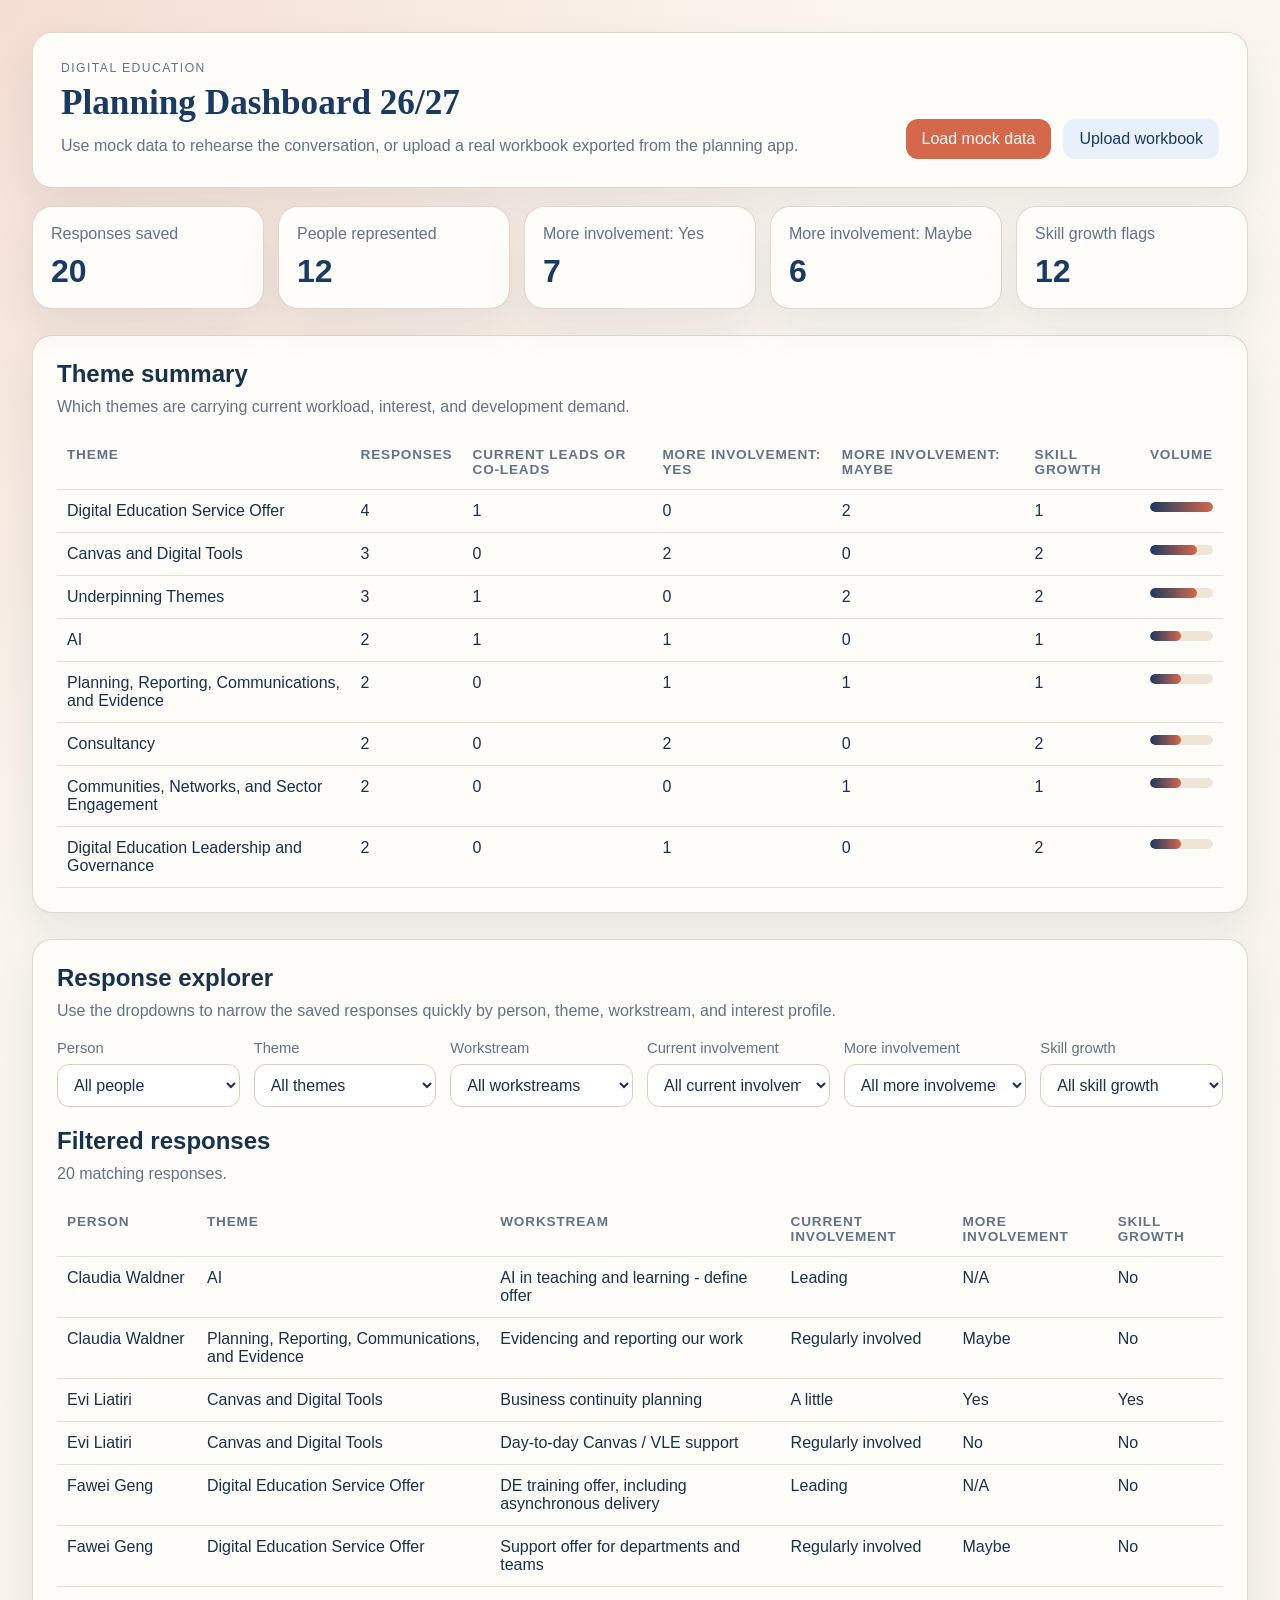
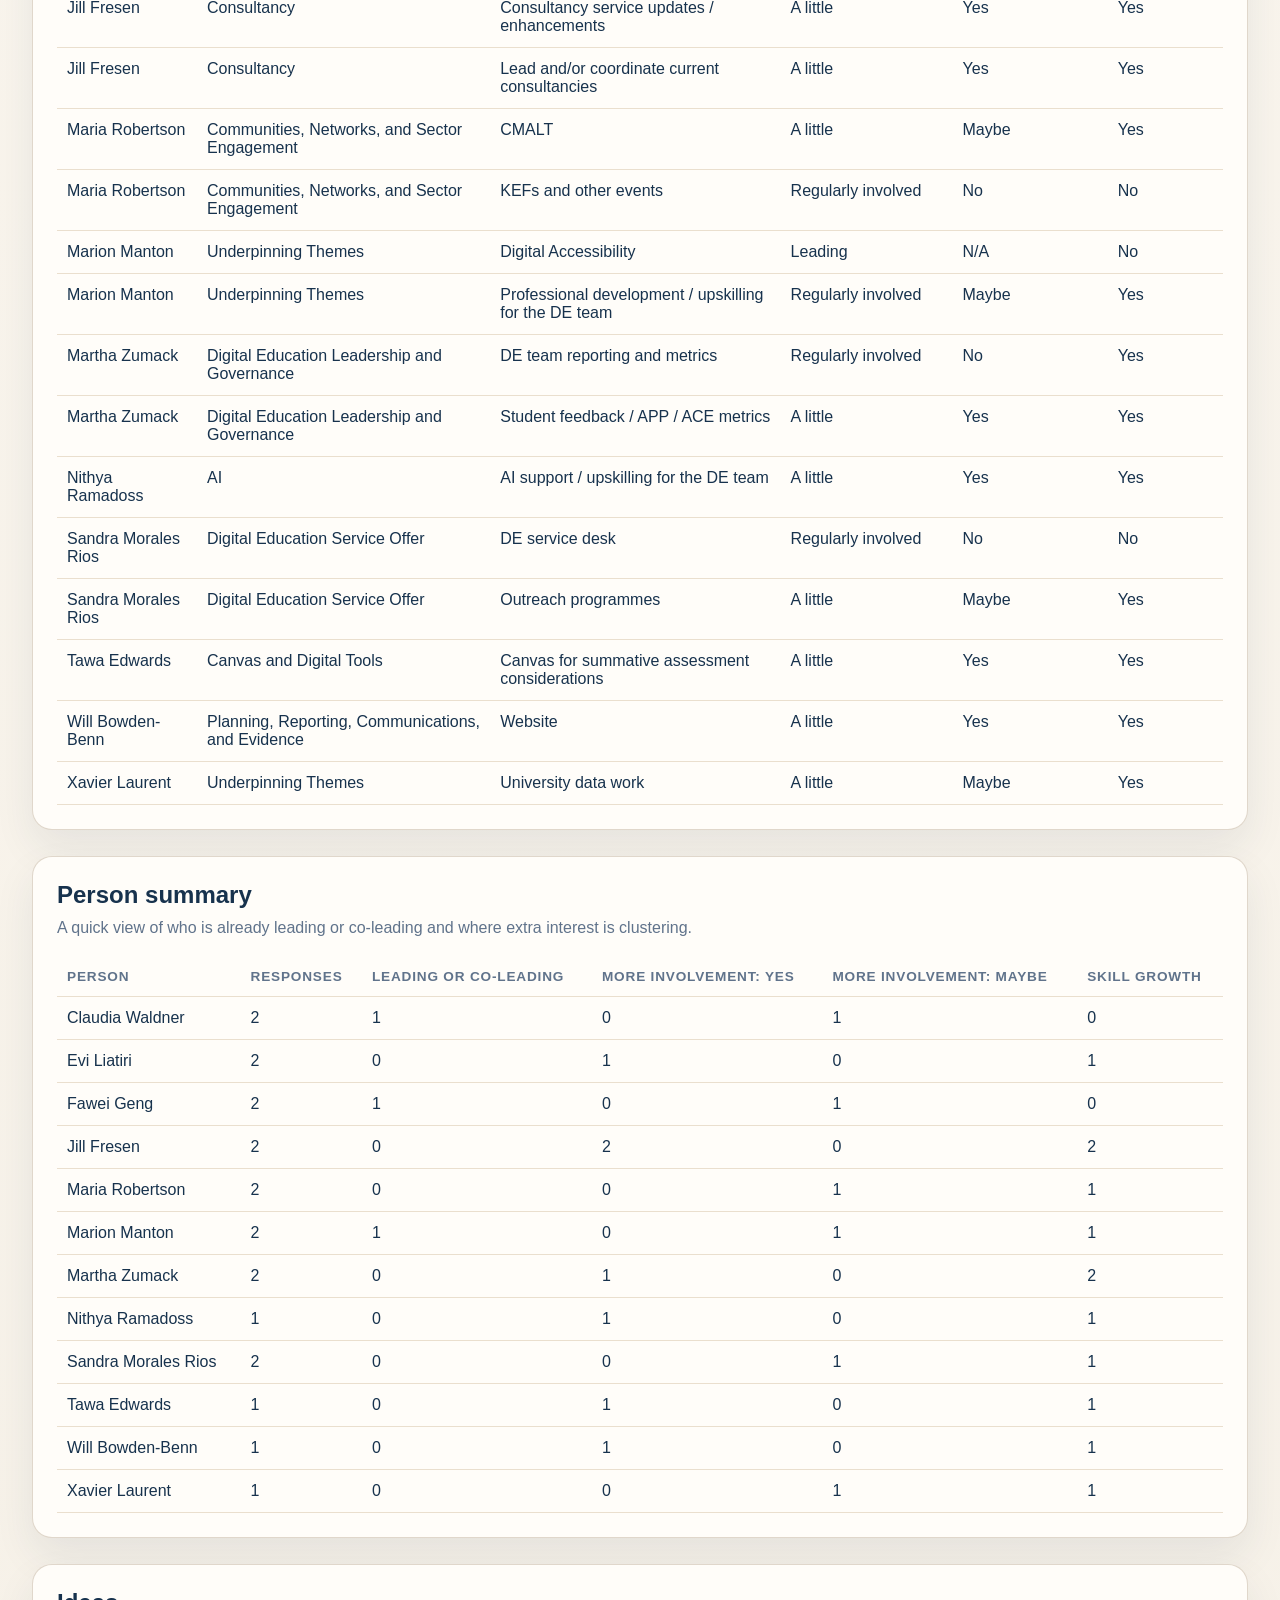
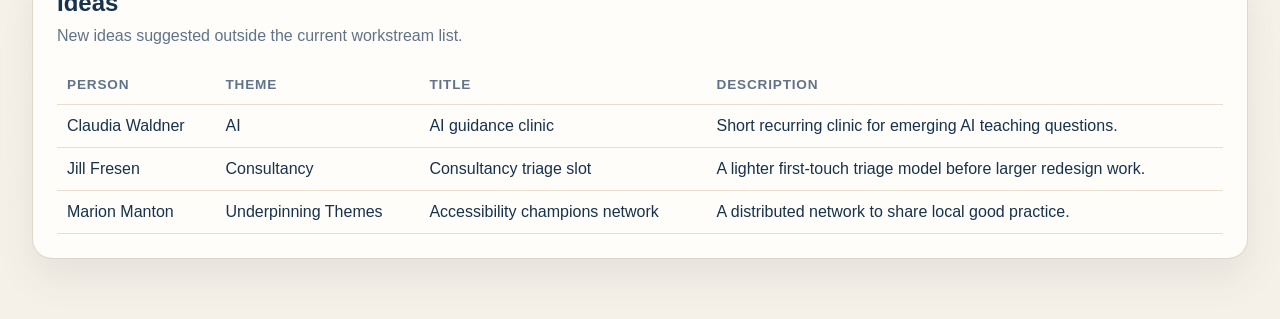
==== dashboard.html @ 66ce6099 "Add files via upload" ====
<!DOCTYPE html>
<html lang="en">
<head>
  <meta charset="UTF-8">
  <meta name="viewport" content="width=device-width, initial-scale=1.0">
  <title>Digital Education Planning Dashboard</title>
  <link rel="stylesheet" href="./dashboard.css">
</head>
<body>
  <div class="dashboard-shell">
    <header class="dashboard-hero">
      <div>
        <p class="eyebrow">Digital Education</p>
        <h1>Planning Dashboard 26/27</h1>
        <p class="hero-copy">
          Use mock data to rehearse the conversation, or upload a real workbook exported from the planning app.
        </p>
      </div>
      <div class="hero-actions">
        <button id="loadSampleBtn" class="primary-button">Load mock data</button>
        <label class="upload-label">
          <span>Upload workbook</span>
          <input id="workbookInput" type="file" accept=".xls,.xml">
        </label>
      </div>
    </header>

    <section class="card-grid">
      <article class="metric-card">
        <span class="metric-label">Responses saved</span>
        <strong id="responsesCount">0</strong>
      </article>
      <article class="metric-card">
        <span class="metric-label">People represented</span>
        <strong id="peopleCount">0</strong>
      </article>
      <article class="metric-card">
        <span class="metric-label">More involvement: Yes</span>
        <strong id="interestYesCount">0</strong>
      </article>
      <article class="metric-card">
        <span class="metric-label">More involvement: Maybe</span>
        <strong id="interestMaybeCount">0</strong>
      </article>
      <article class="metric-card">
        <span class="metric-label">Skill growth flags</span>
        <strong id="skillCount">0</strong>
      </article>
    </section>

    <section class="panel">
      <div class="section-heading">
        <h2>Theme summary</h2>
        <p>Which themes are carrying current workload, interest, and development demand.</p>
      </div>
      <div id="themeSummary" class="summary-table"></div>
    </section>

    <section class="panel">
      <div class="section-heading">
        <h2>Response explorer</h2>
        <p>Use the dropdowns to narrow the saved responses quickly by person, theme, workstream, and interest profile.</p>
      </div>
      <div class="filter-grid">
        <div class="field">
          <label for="filterPersonSelect">Person</label>
          <select id="filterPersonSelect"></select>
        </div>
        <div class="field">
          <label for="filterThemeSelect">Theme</label>
          <select id="filterThemeSelect"></select>
        </div>
        <div class="field">
          <label for="filterWorkstreamSelect">Workstream</label>
          <select id="filterWorkstreamSelect"></select>
        </div>
        <div class="field">
          <label for="filterCurrentSelect">Current involvement</label>
          <select id="filterCurrentSelect"></select>
        </div>
        <div class="field">
          <label for="filterMoreSelect">More involvement</label>
          <select id="filterMoreSelect"></select>
        </div>
        <div class="field">
          <label for="filterSkillSelect">Skill growth</label>
          <select id="filterSkillSelect"></select>
        </div>
      </div>
      <div id="responseExplorer" class="summary-table"></div>
    </section>

    <section class="panel">
      <div class="section-heading">
        <h2>Person summary</h2>
        <p>A quick view of who is already leading or co-leading and where extra interest is clustering.</p>
      </div>
      <div id="personSummary" class="summary-table"></div>
    </section>

    <section class="panel">
      <div class="section-heading">
        <h2>Ideas</h2>
        <p>New ideas suggested outside the current workstream list.</p>
      </div>
      <div id="ideasSummary" class="ideas-table"></div>
    </section>
  </div>

  <script src="./dashboard.js"></script>
</body>
</html>
---- dashboard.css ----
:root {
  --bg: #f6f1e8;
  --panel: #fffdf9;
  --ink: #17324d;
  --muted: #60738b;
  --line: #d9cfc0;
  --navy: #183a63;
  --coral: #d5674a;
  --shadow: 0 18px 40px rgba(25, 49, 79, 0.08);
  --radius: 20px;
}

* { box-sizing: border-box; }

body {
  margin: 0;
  font-family: Aptos, "Segoe UI", sans-serif;
  background:
    radial-gradient(circle at top left, rgba(213, 103, 74, 0.18), transparent 24%),
    linear-gradient(180deg, #fbf7f0 0%, var(--bg) 100%);
  color: var(--ink);
}

.dashboard-shell {
  max-width: 1320px;
  margin: 0 auto;
  padding: 32px 32px 60px;
}

.dashboard-hero,
.panel,
.metric-card {
  background: var(--panel);
  border: 1px solid rgba(217, 207, 192, 0.8);
  border-radius: var(--radius);
  box-shadow: var(--shadow);
}

.dashboard-hero {
  padding: 28px;
  display: flex;
  justify-content: space-between;
  align-items: end;
  gap: 24px;
}

.eyebrow {
  margin: 0 0 8px;
  text-transform: uppercase;
  letter-spacing: 0.12em;
  font-size: 0.76rem;
  color: var(--muted);
}

h1 {
  margin: 0 0 10px;
  font-family: Georgia, serif;
  font-size: 2.2rem;
  color: var(--navy);
}

.hero-copy,
.section-heading p {
  margin: 0;
  color: var(--muted);
  line-height: 1.6;
}

.hero-actions {
  display: flex;
  flex-wrap: wrap;
  gap: 12px;
}

.primary-button,
.upload-label {
  border-radius: 12px;
  padding: 11px 16px;
  border: none;
  cursor: pointer;
  display: inline-flex;
  align-items: center;
  justify-content: center;
  text-decoration: none;
  font: inherit;
}

.primary-button {
  background: var(--coral);
  color: white;
}

.upload-label {
  background: #e8f0fb;
  color: var(--navy);
  position: relative;
  overflow: hidden;
}

.upload-label input {
  position: absolute;
  inset: 0;
  opacity: 0;
  cursor: pointer;
}

.card-grid {
  display: grid;
  grid-template-columns: repeat(auto-fit, minmax(180px, 1fr));
  gap: 14px;
  margin: 18px 0 26px;
}

.metric-card {
  padding: 18px;
}

.metric-label {
  display: block;
  color: var(--muted);
  margin-bottom: 10px;
}

.metric-card strong {
  font-size: 2rem;
  color: var(--navy);
}

.panel {
  padding: 24px;
  margin-top: 26px;
}

.section-heading {
  margin-bottom: 16px;
}

.section-heading h2 {
  margin: 0 0 6px;
}

.filter-grid {
  display: grid;
  grid-template-columns: repeat(auto-fit, minmax(180px, 1fr));
  gap: 14px;
  margin-bottom: 20px;
}

.field label {
  display: block;
  margin-bottom: 8px;
  color: var(--muted);
  font-size: 0.92rem;
}

.field select {
  width: 100%;
  border: 1px solid #d9cfc0;
  border-radius: 12px;
  padding: 11px 12px;
  font: inherit;
  color: var(--ink);
  background: white;
}

table {
  width: 100%;
  border-collapse: collapse;
}

th,
td {
  padding: 12px 10px;
  text-align: left;
  border-bottom: 1px solid #eadfce;
  vertical-align: top;
}

th {
  font-size: 0.85rem;
  text-transform: uppercase;
  letter-spacing: 0.06em;
  color: var(--muted);
}

.bar-track {
  width: 100%;
  height: 10px;
  background: #eee5d7;
  border-radius: 999px;
  overflow: hidden;
}

.bar-fill {
  height: 100%;
  background: linear-gradient(90deg, #183a63, #d5674a);
  border-radius: 999px;
}

.empty-state {
  padding: 16px;
  border: 1px dashed #cfbea8;
  border-radius: 16px;
  color: var(--muted);
  background: #fcfaf6;
}

@media (max-width: 1000px) {
  .dashboard-hero {
    flex-direction: column;
    align-items: stretch;
  }
}

@media (max-width: 700px) {
  .dashboard-shell {
    padding: 22px 18px 40px;
  }
}
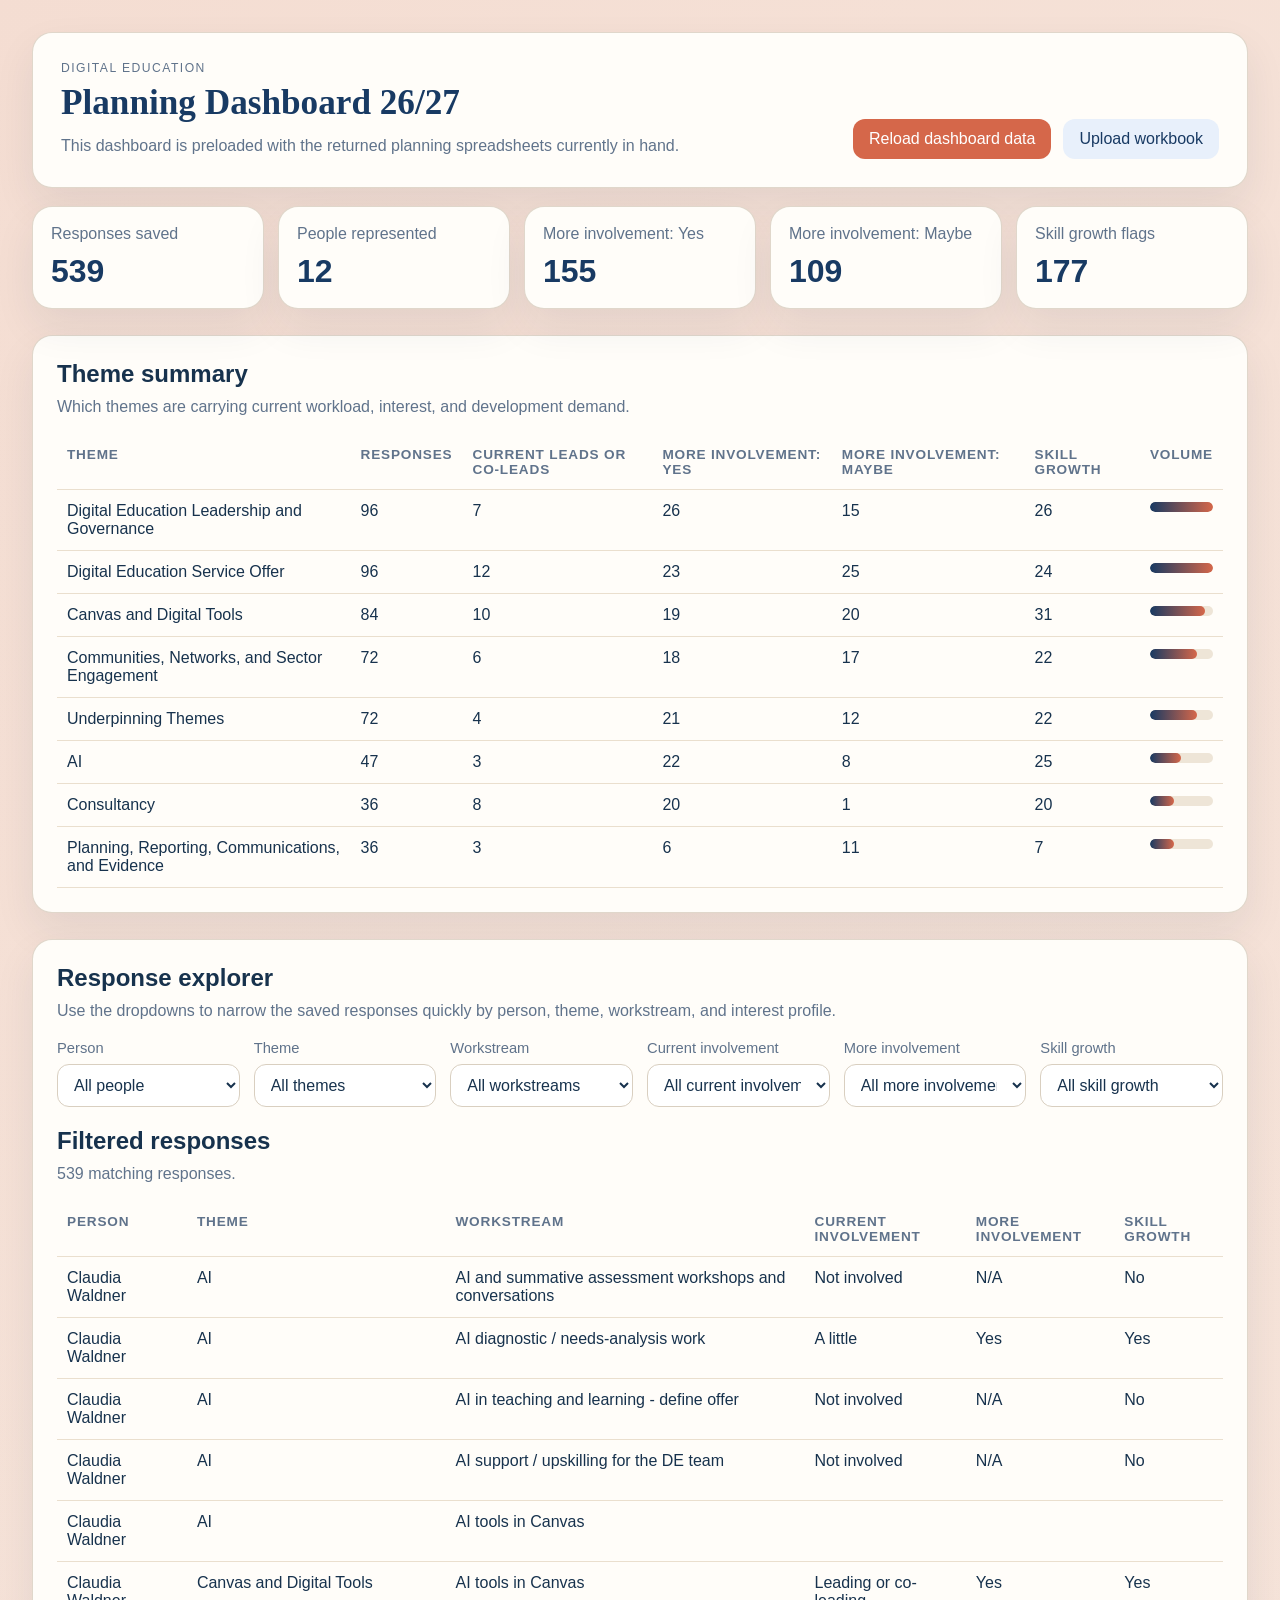
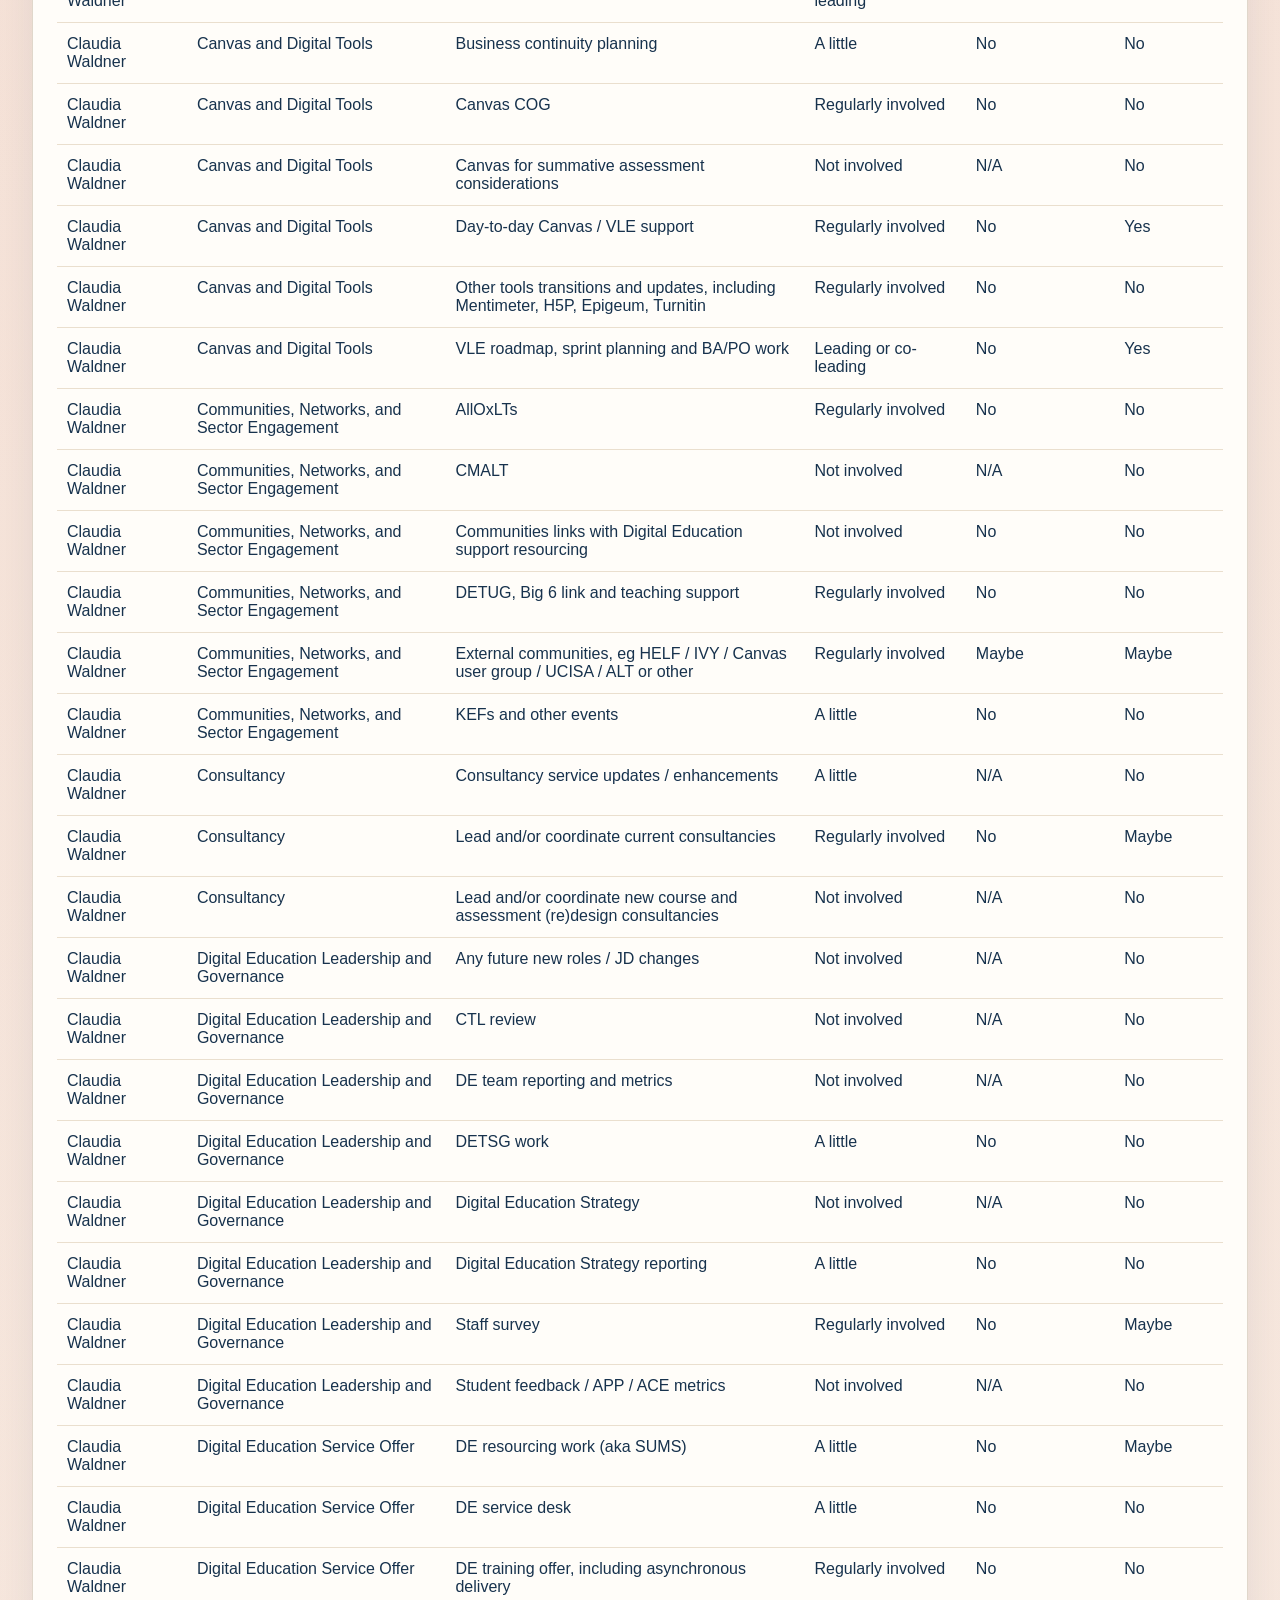
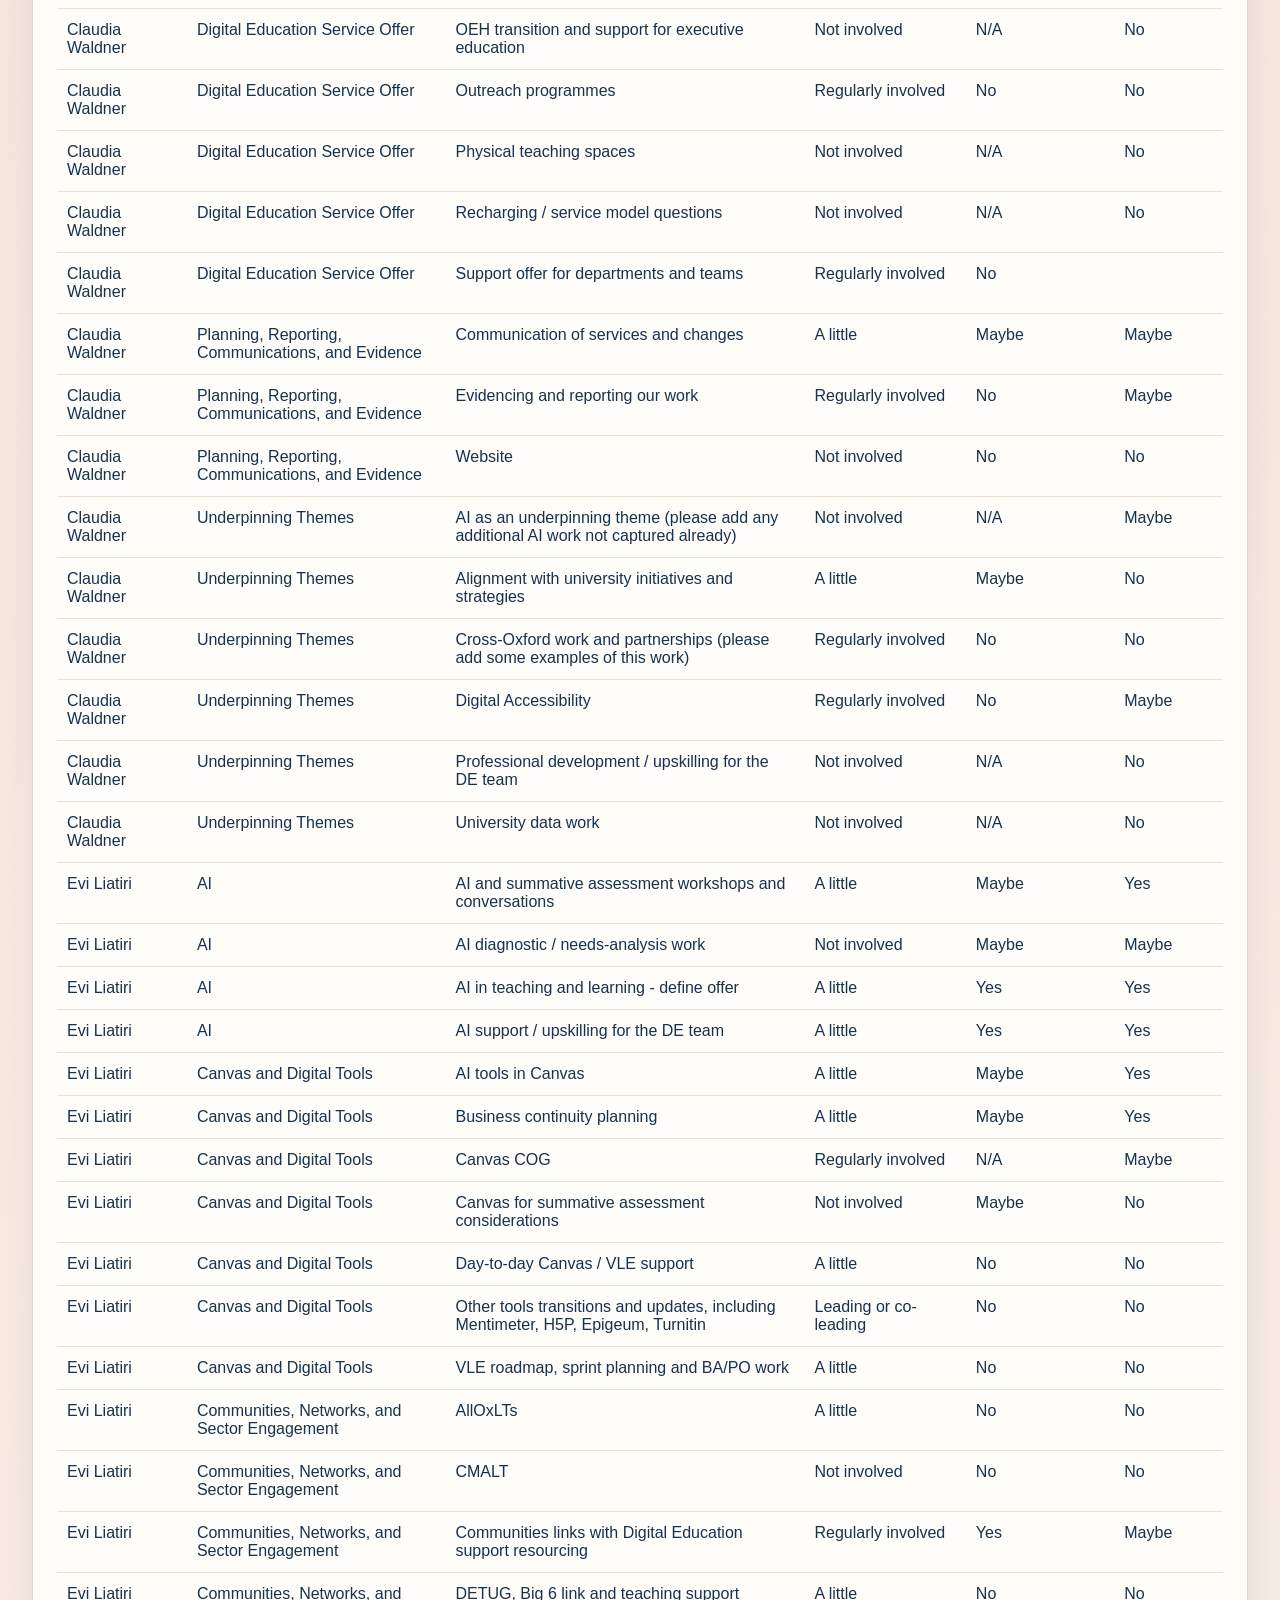
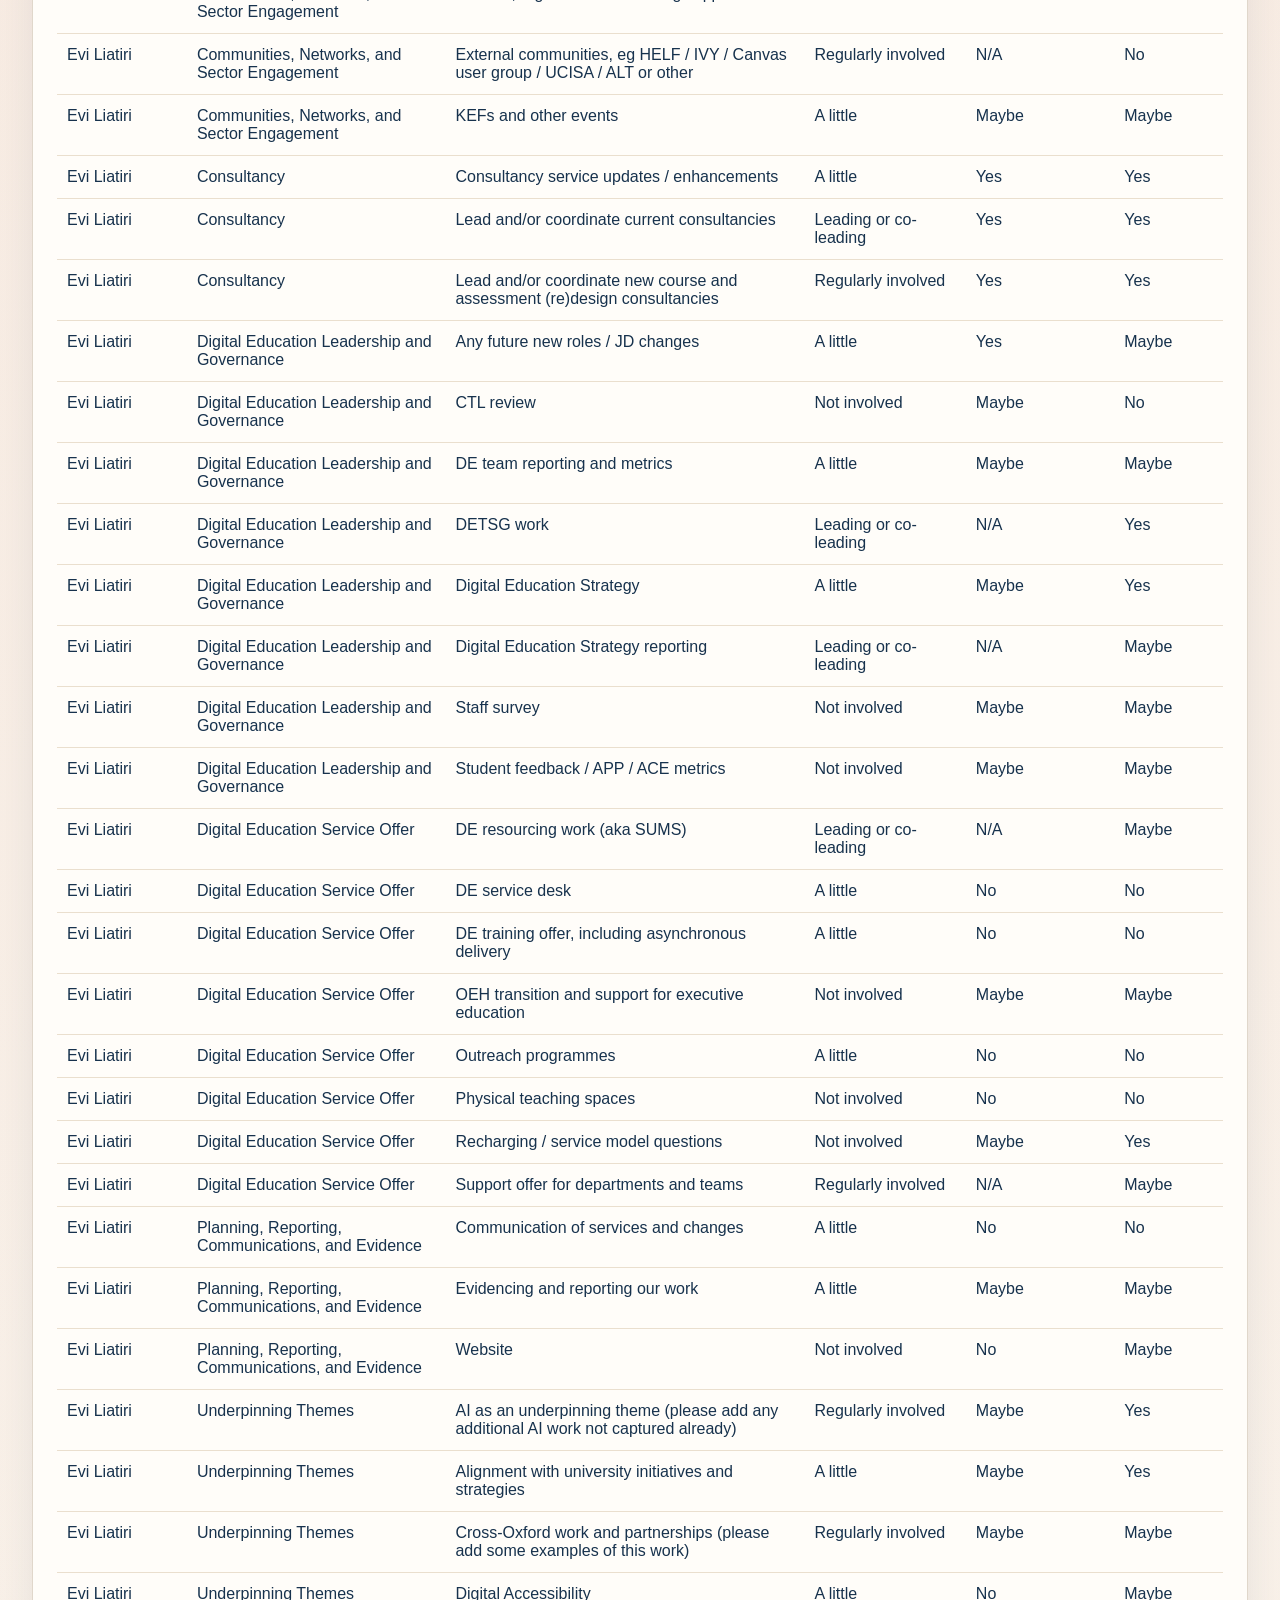
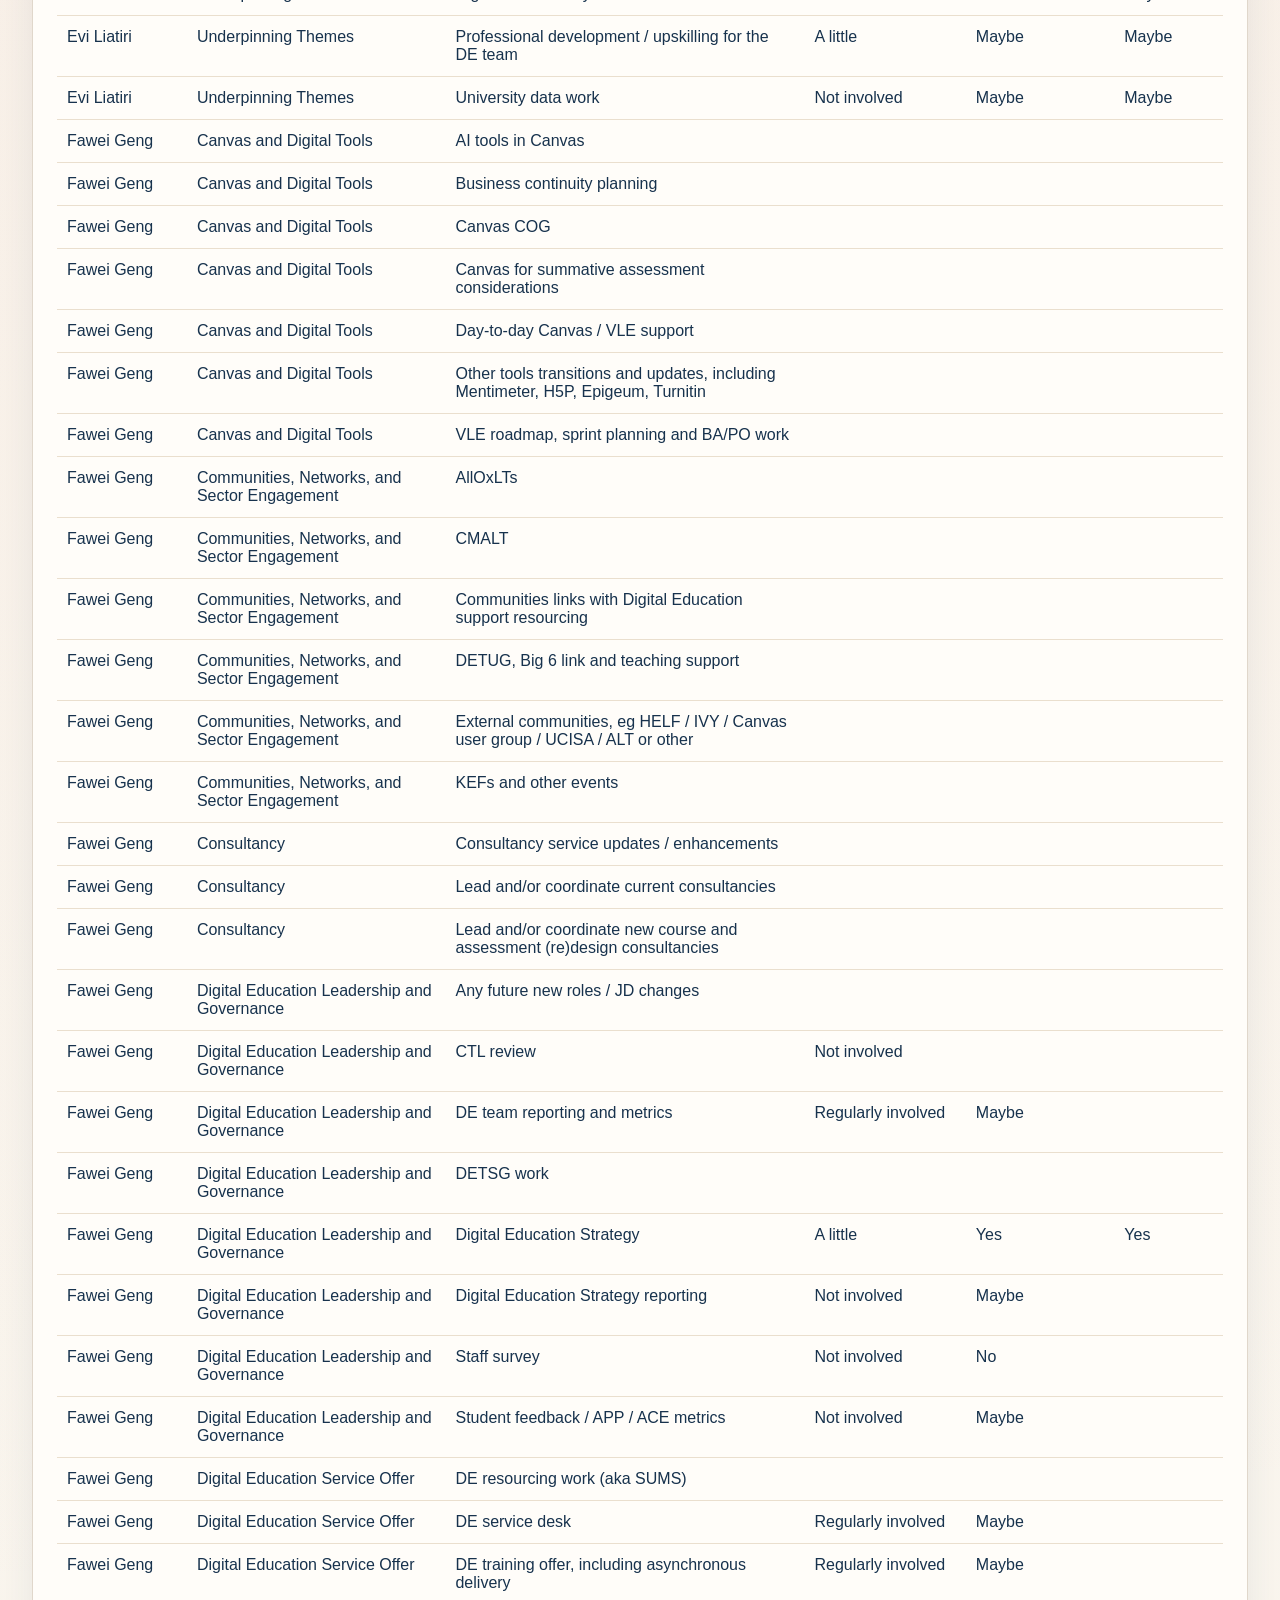
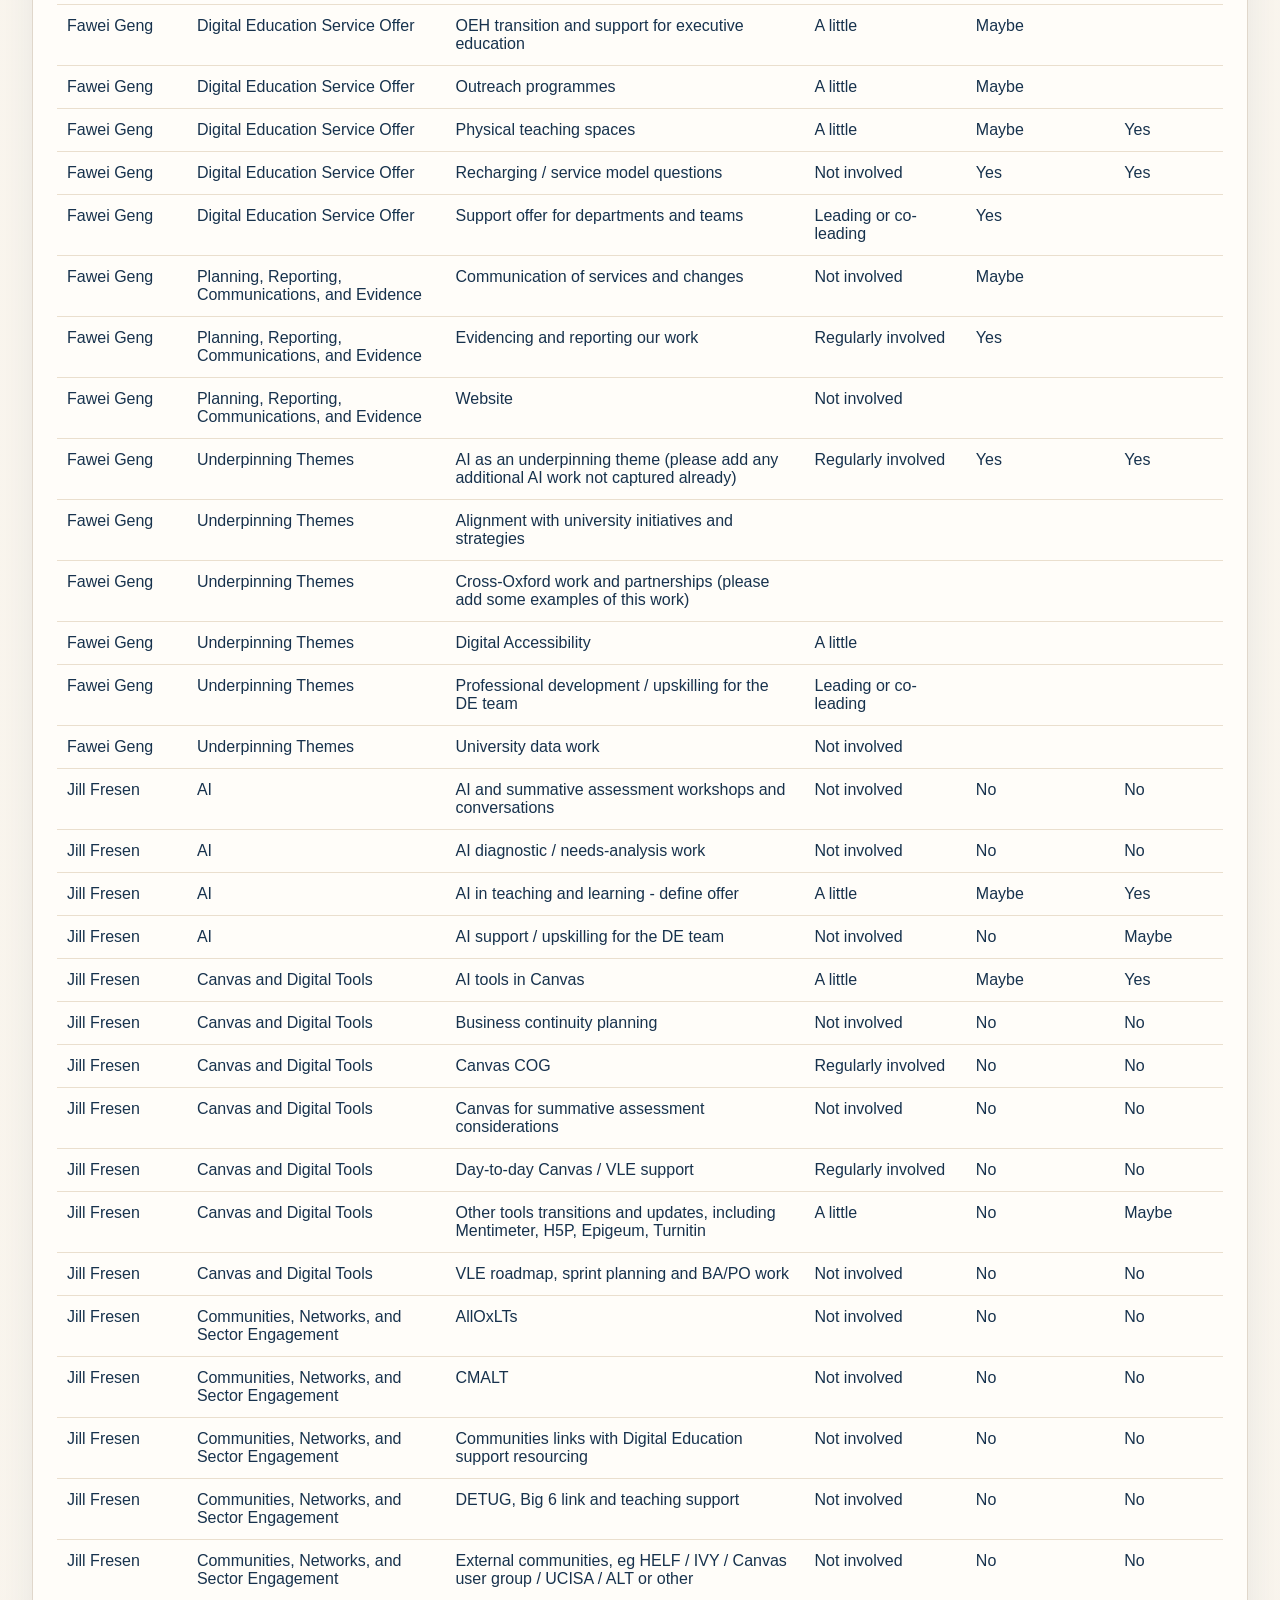
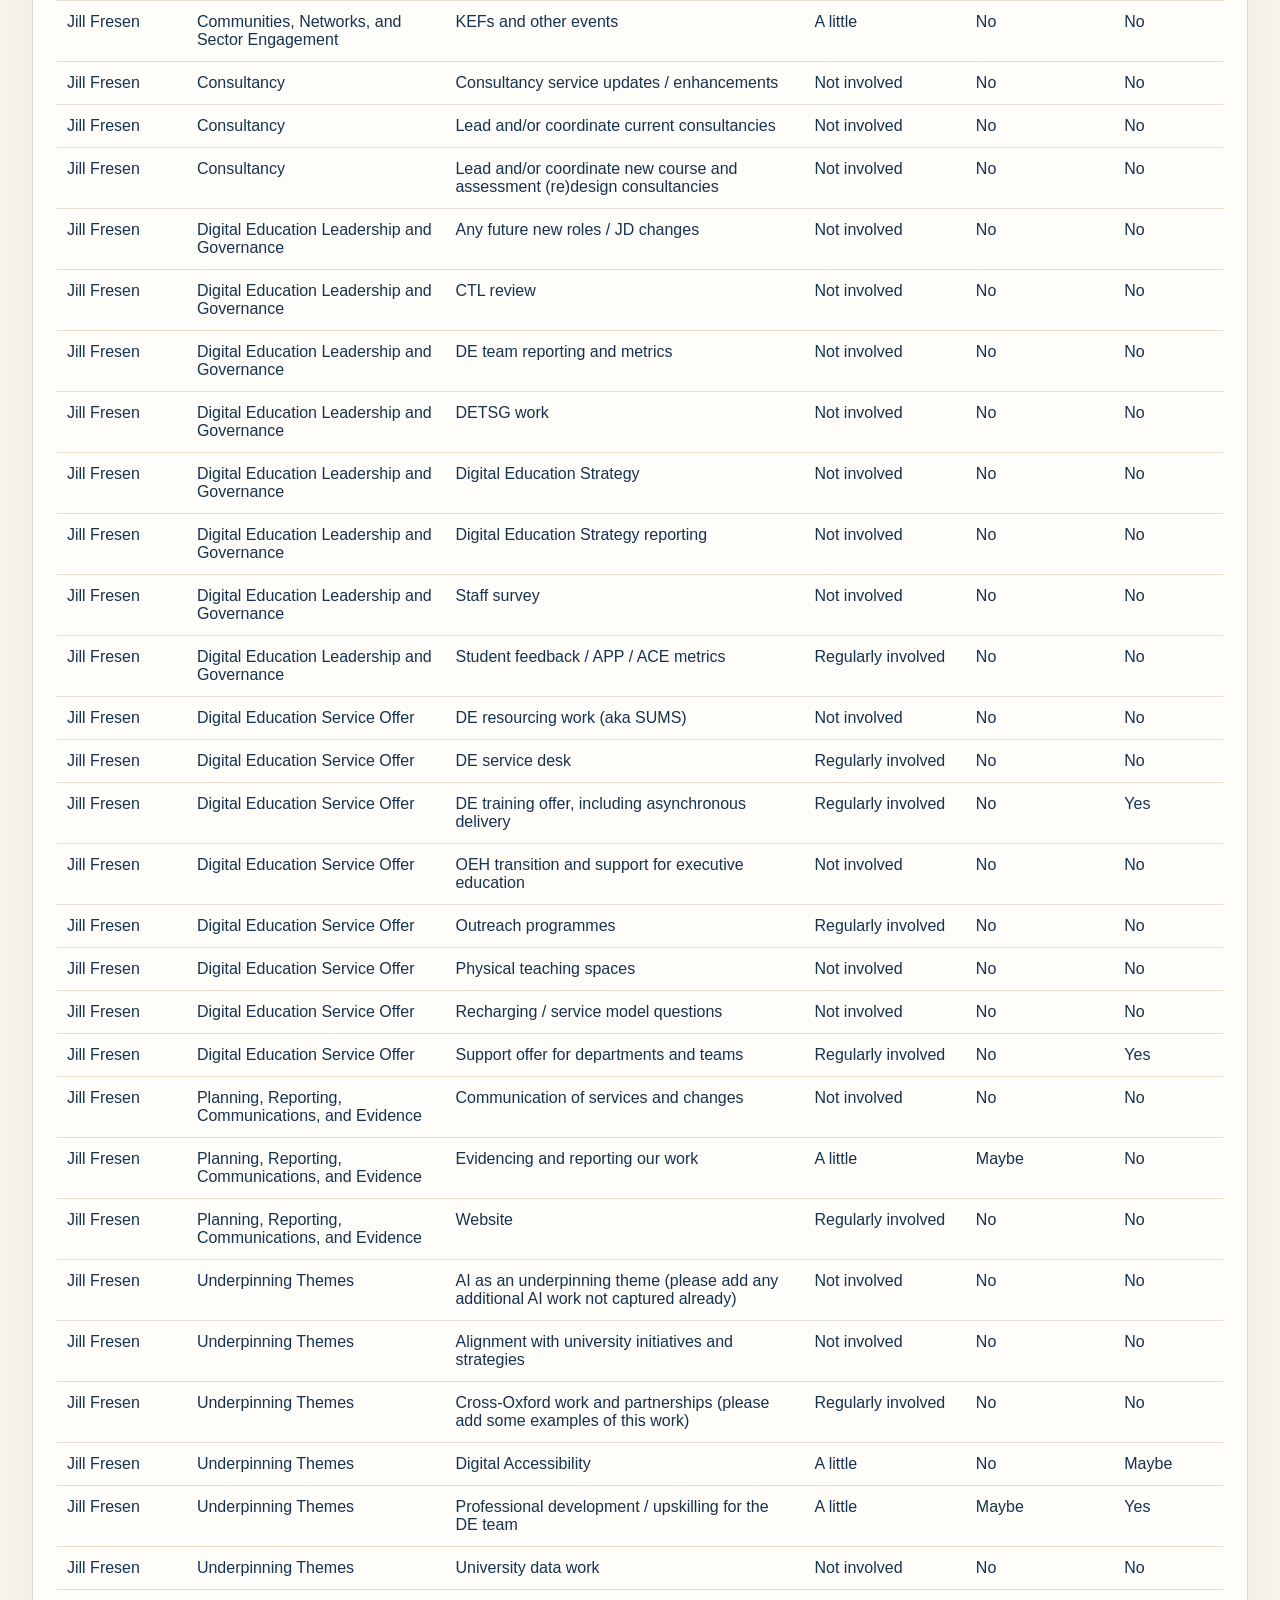
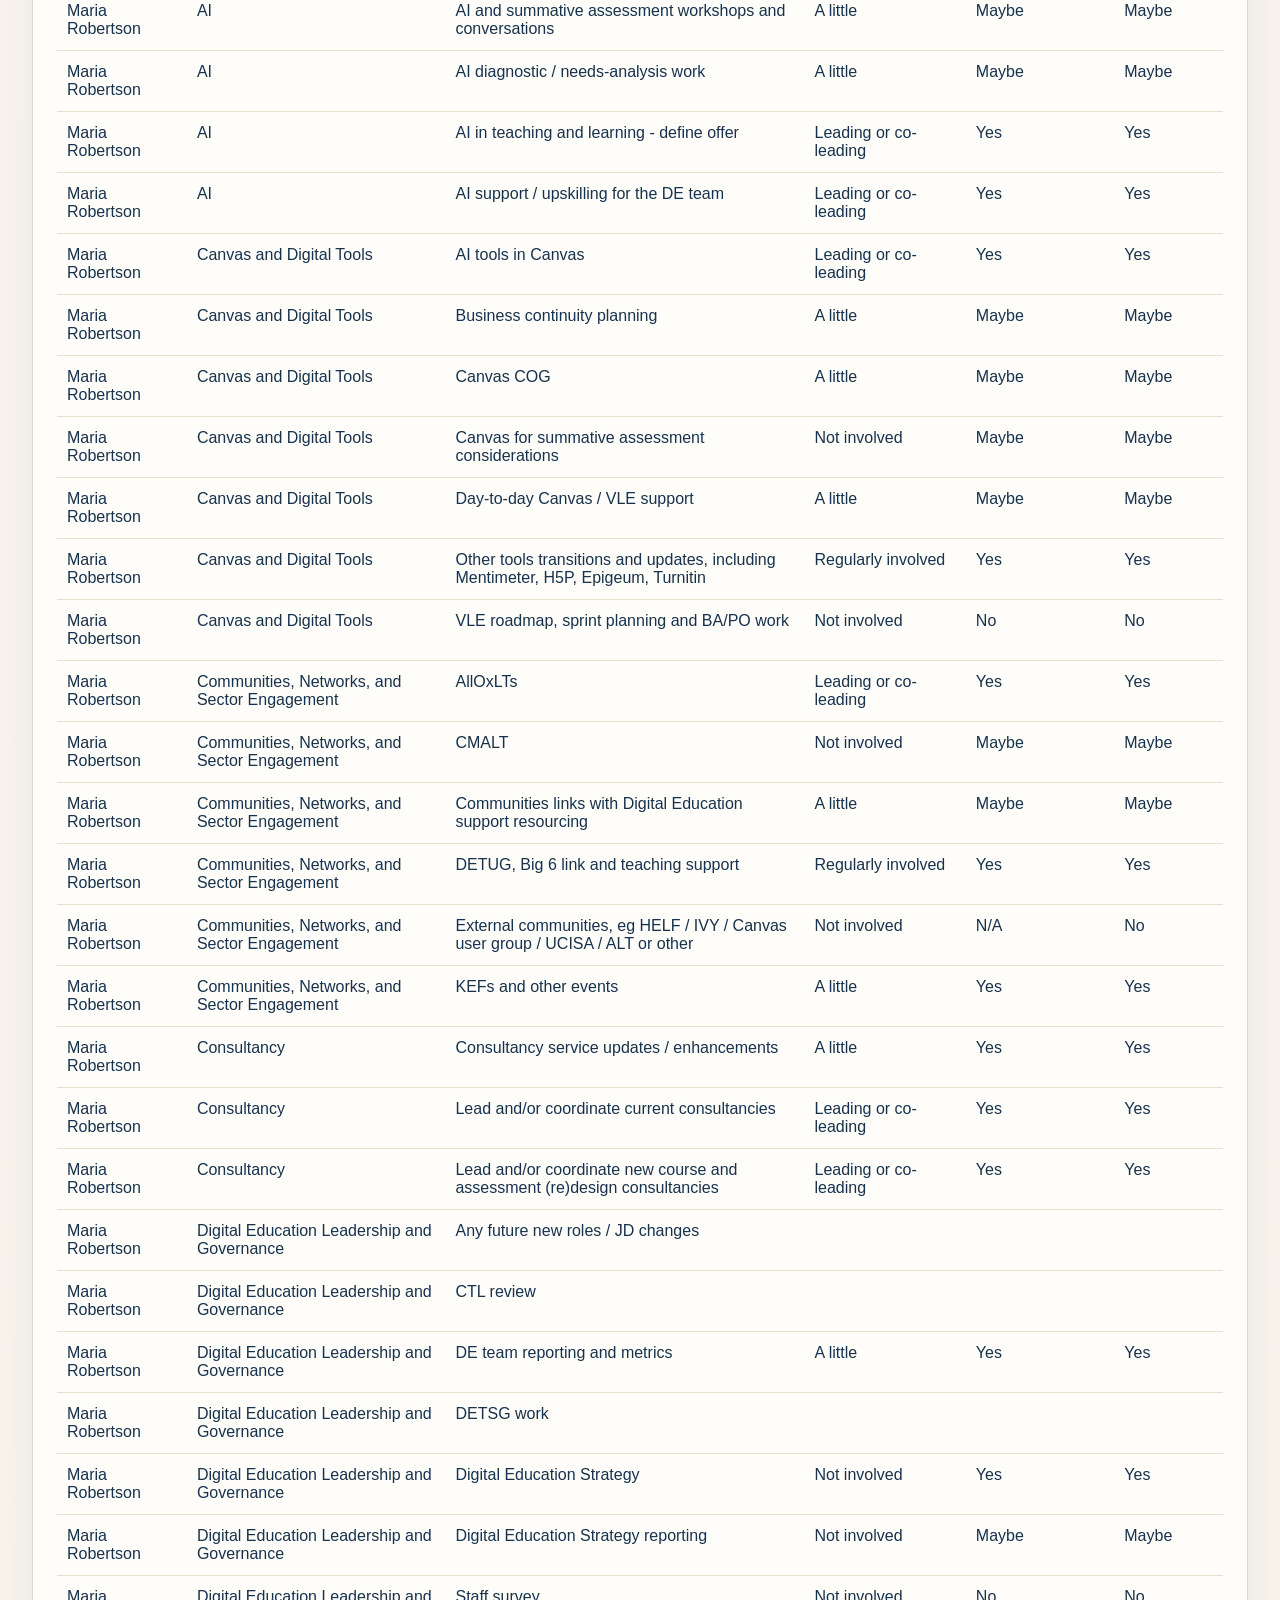
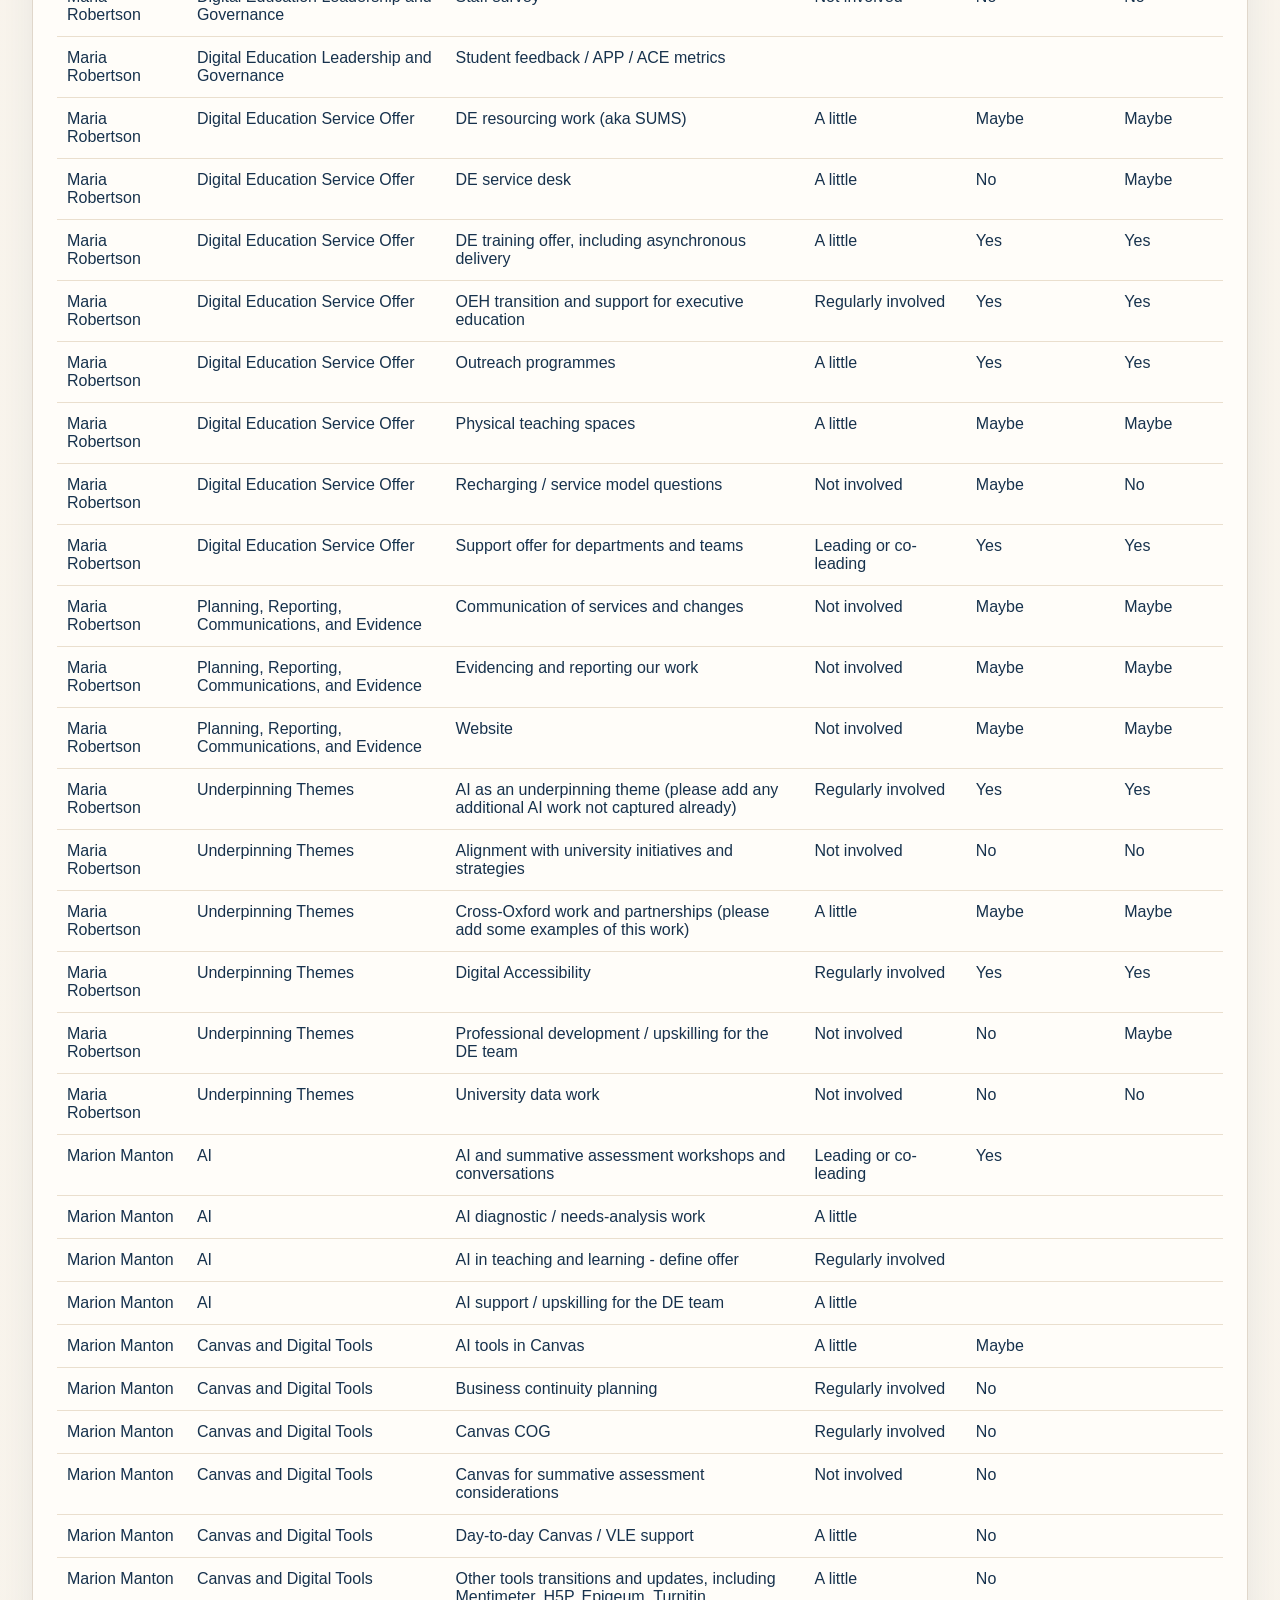
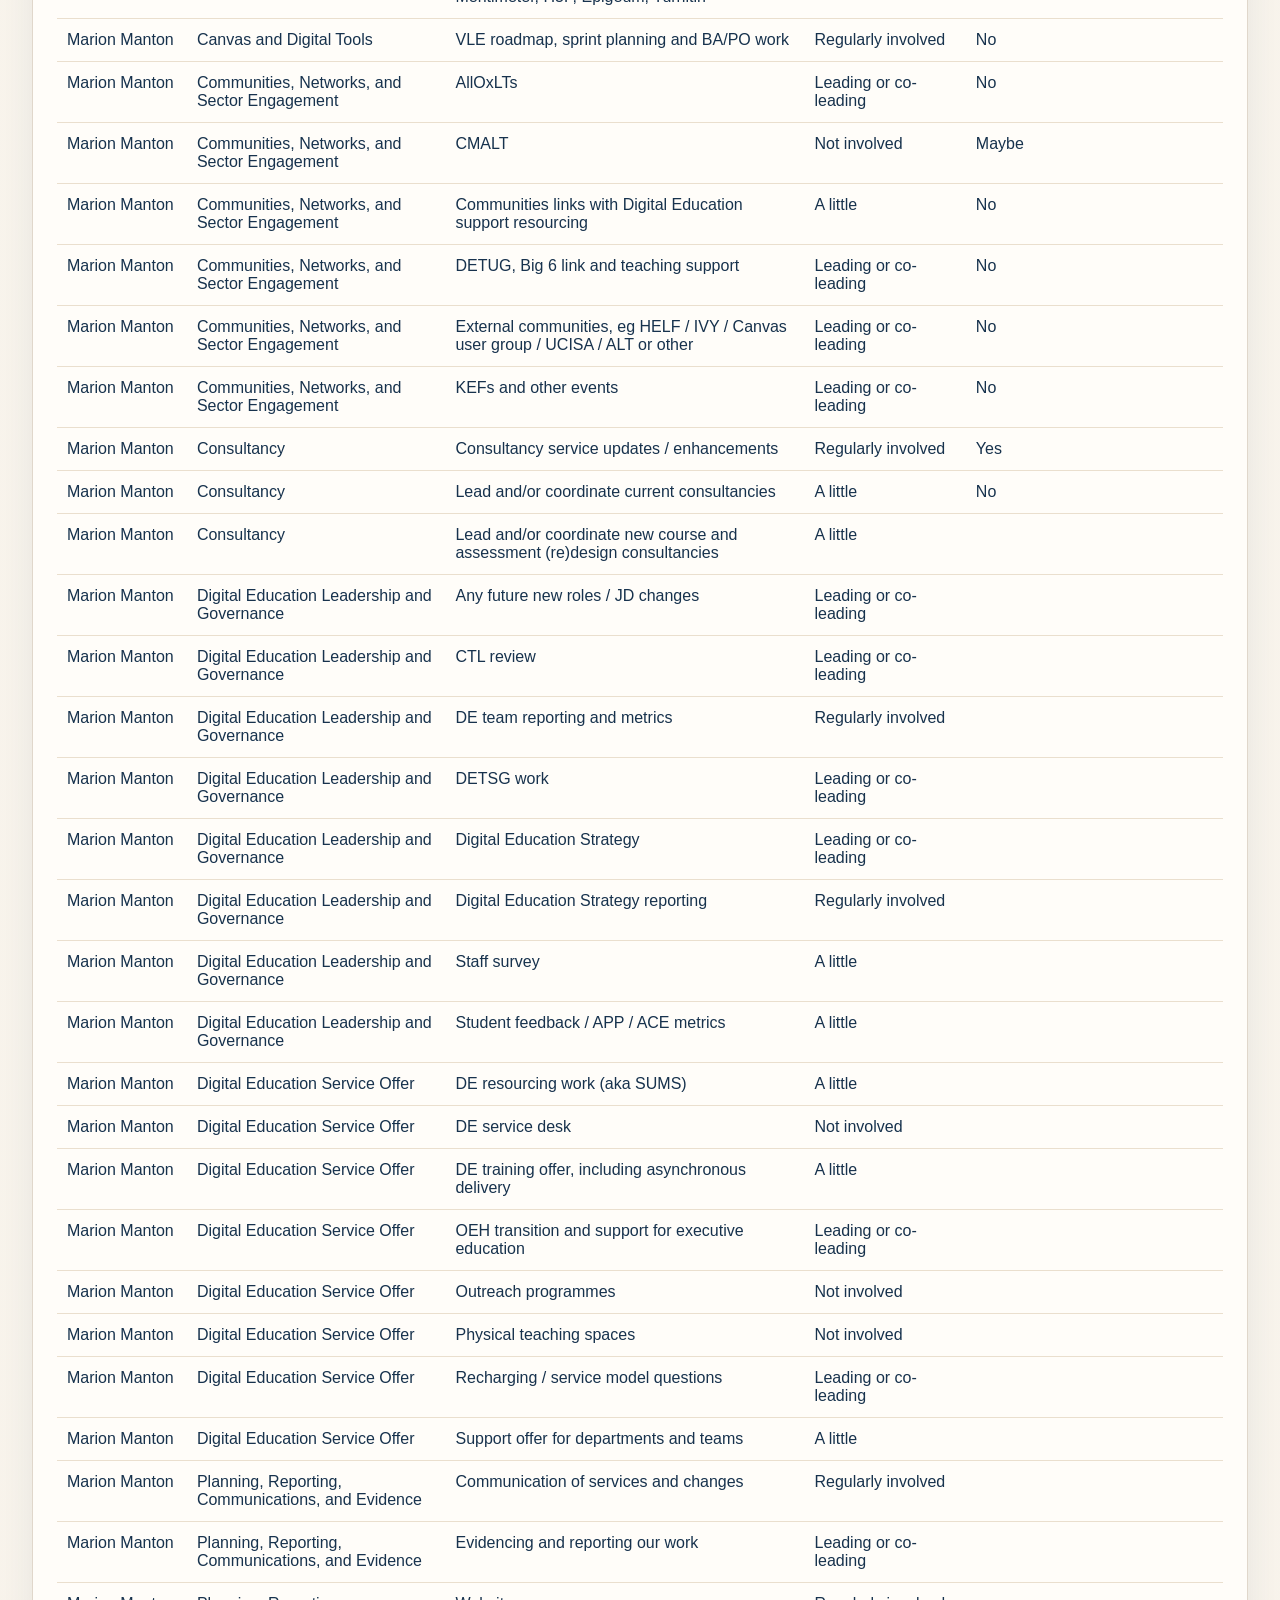
==== commit d09b466e: "Add files via upload" ====
--- a/dashboard.html
+++ b/dashboard.html
@@ -4,7 +4,7 @@
   <meta charset="UTF-8">
   <meta name="viewport" content="width=device-width, initial-scale=1.0">
   <title>Digital Education Planning Dashboard</title>
-  <link rel="stylesheet" href="./dashboard.css">
+  <link rel="stylesheet" href="./dashboard.css?v=20260706b">
 </head>
 <body>
   <div class="dashboard-shell">
@@ -12,16 +12,16 @@
       <div>
         <p class="eyebrow">Digital Education</p>
         <h1>Planning Dashboard 26/27</h1>
-        <p class="hero-copy">
-          Use mock data to rehearse the conversation, or upload a real workbook exported from the planning app.
-        </p>
-      </div>
-      <div class="hero-actions">
-        <button id="loadSampleBtn" class="primary-button">Load mock data</button>
-        <label class="upload-label">
-          <span>Upload workbook</span>
-          <input id="workbookInput" type="file" accept=".xls,.xml">
-        </label>
+        <p class="hero-copy">
+          This dashboard is preloaded with the returned planning spreadsheets currently in hand.
+        </p>
+      </div>
+      <div class="hero-actions">
+        <button id="loadSampleBtn" class="primary-button">Reload dashboard data</button>
+        <label class="upload-label">
+          <span>Upload workbook</span>
+          <input id="workbookInput" type="file" accept=".xls,.xml">
+        </label>
       </div>
     </header>
 
@@ -107,7 +107,8 @@
     </section>
   </div>
 
-  <script src="./dashboard.js"></script>
-</body>
-</html>
+  <script src="./dashboard-data.js?v=20260715a"></script>
+  <script src="./dashboard.js?v=20260715a"></script>
+</body>
+</html>
 
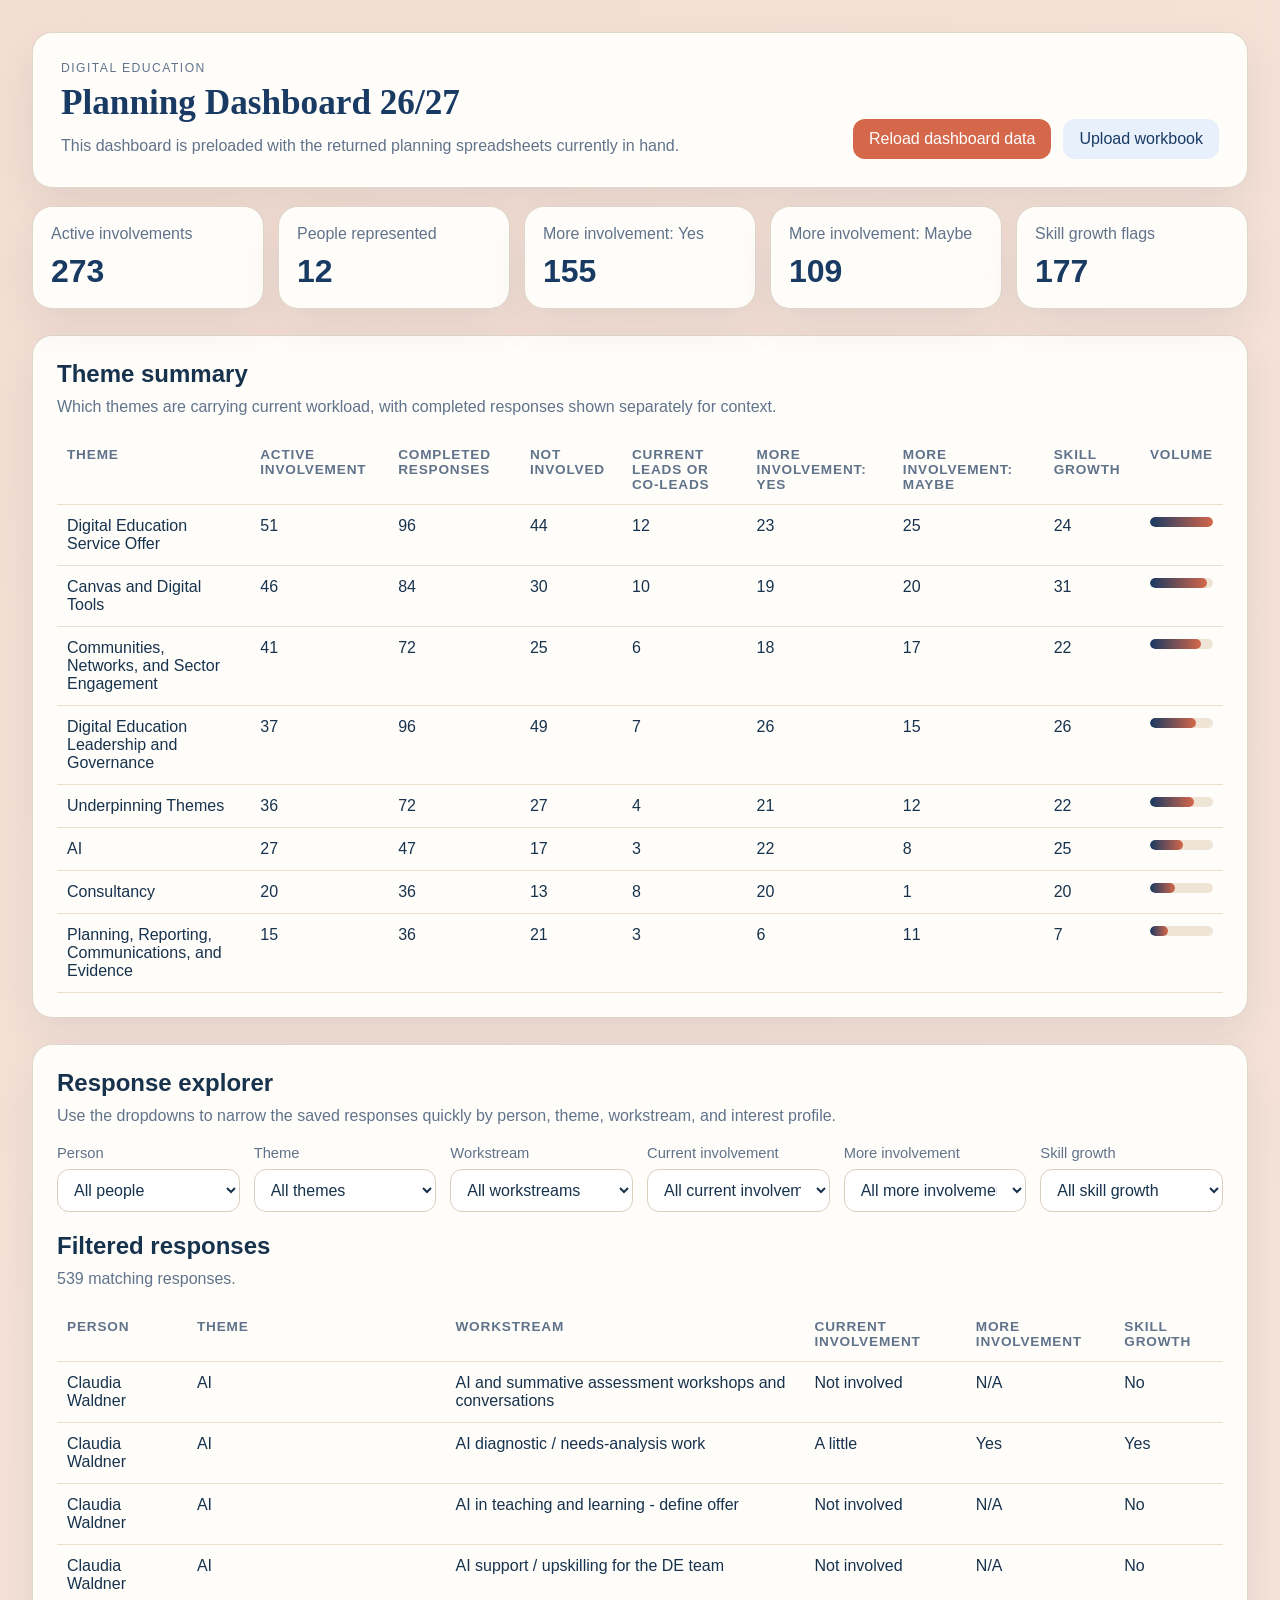
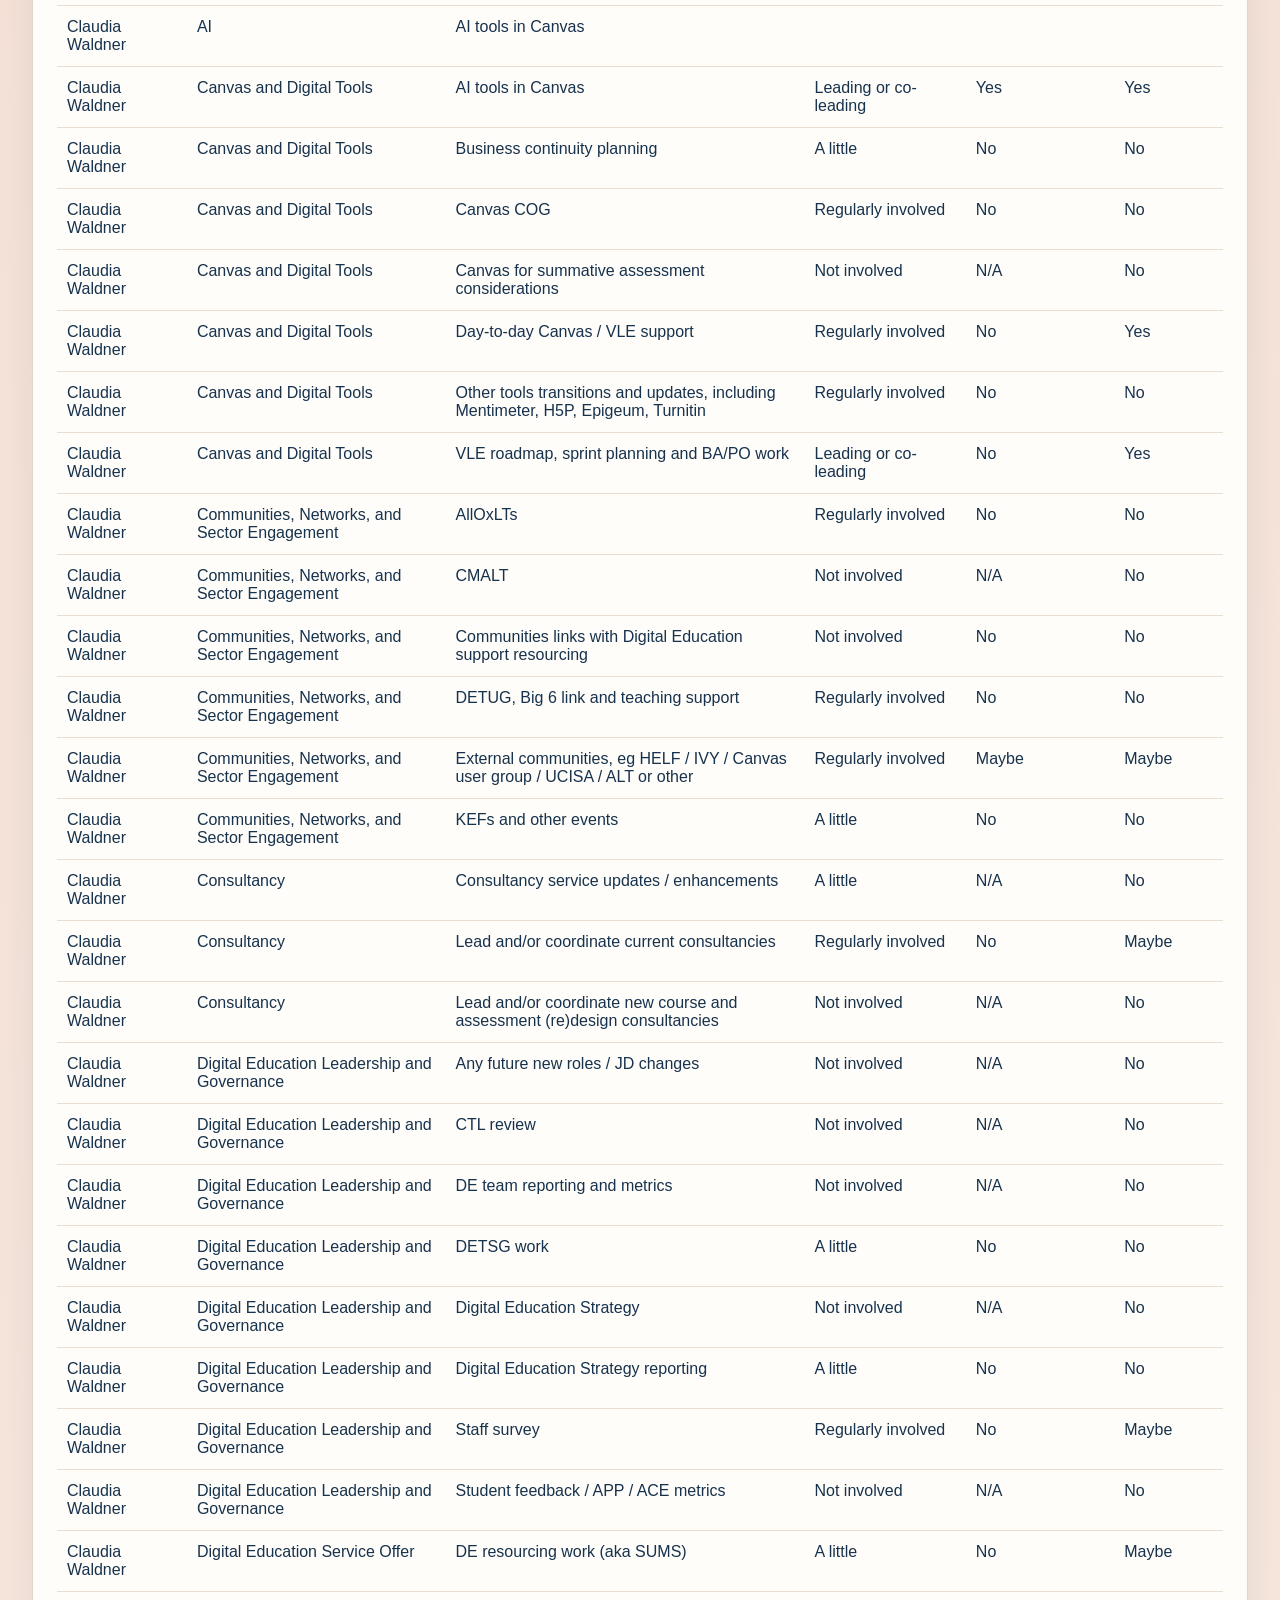
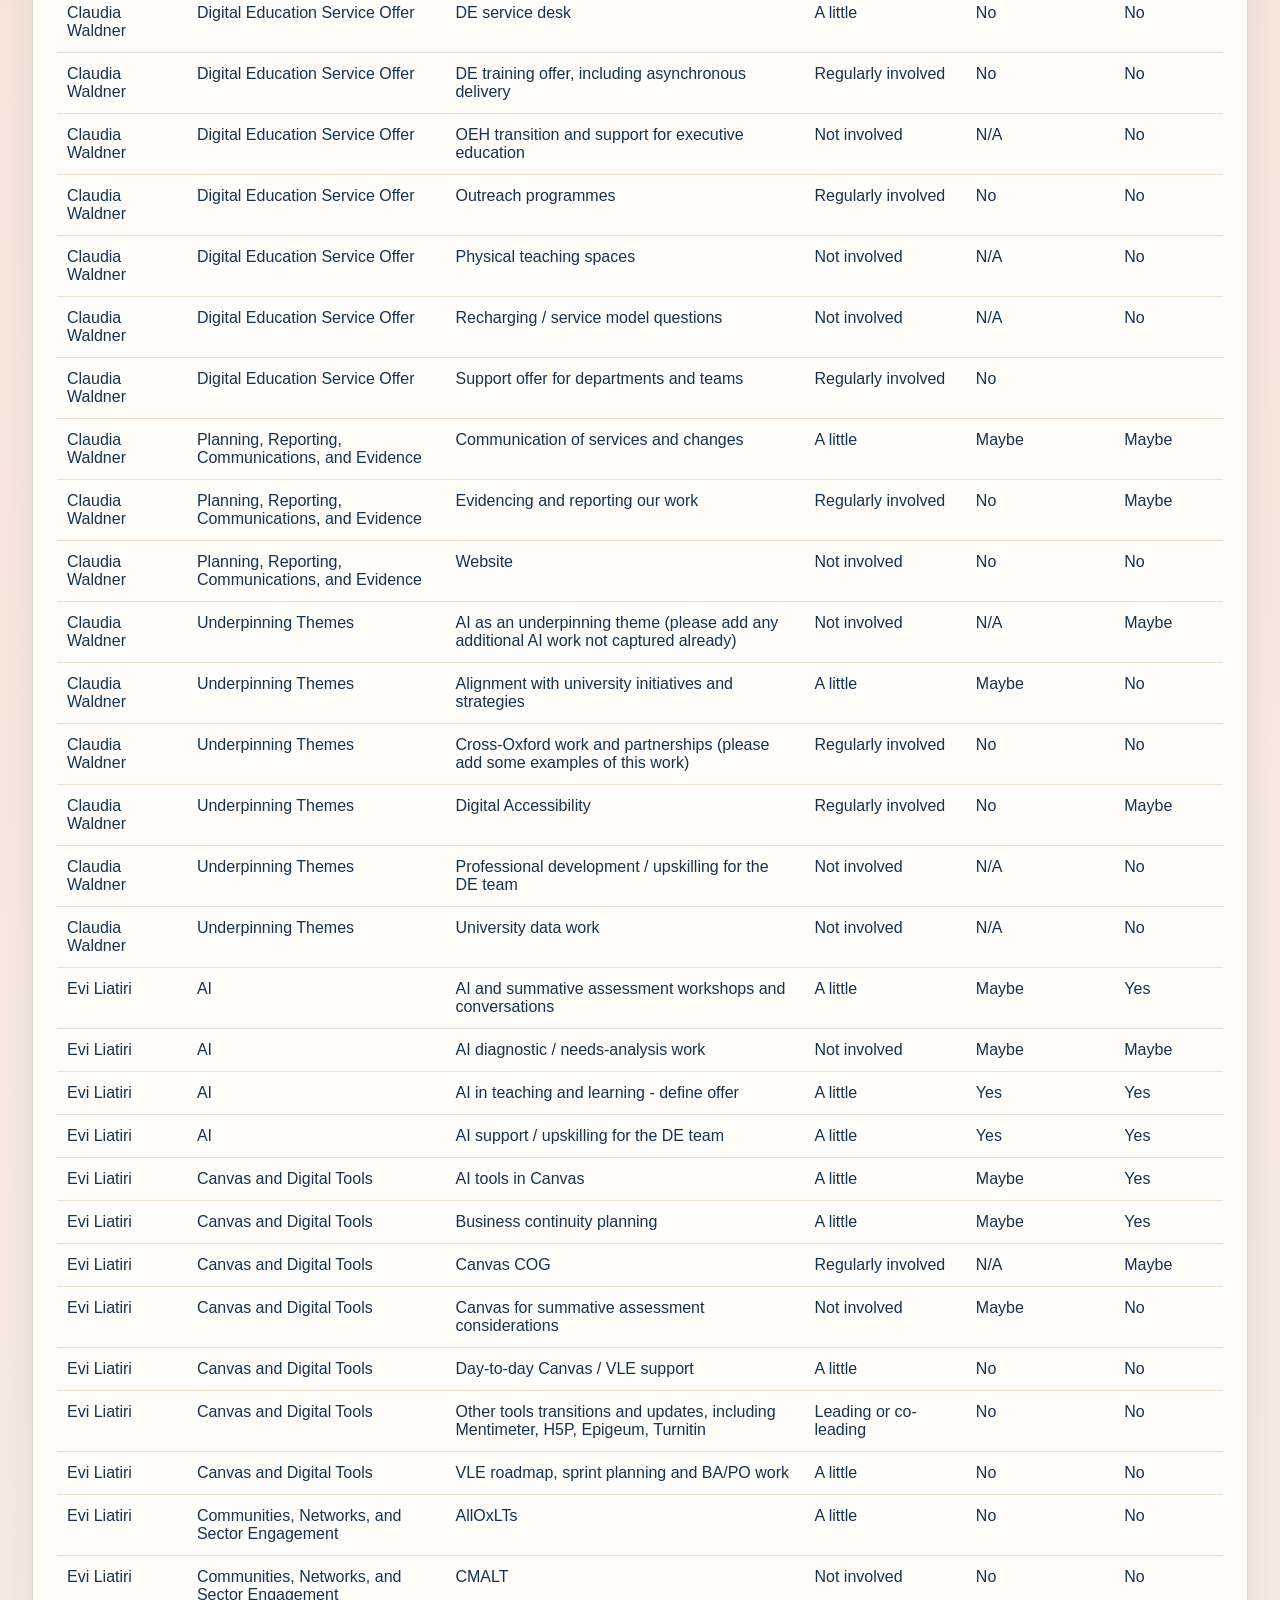
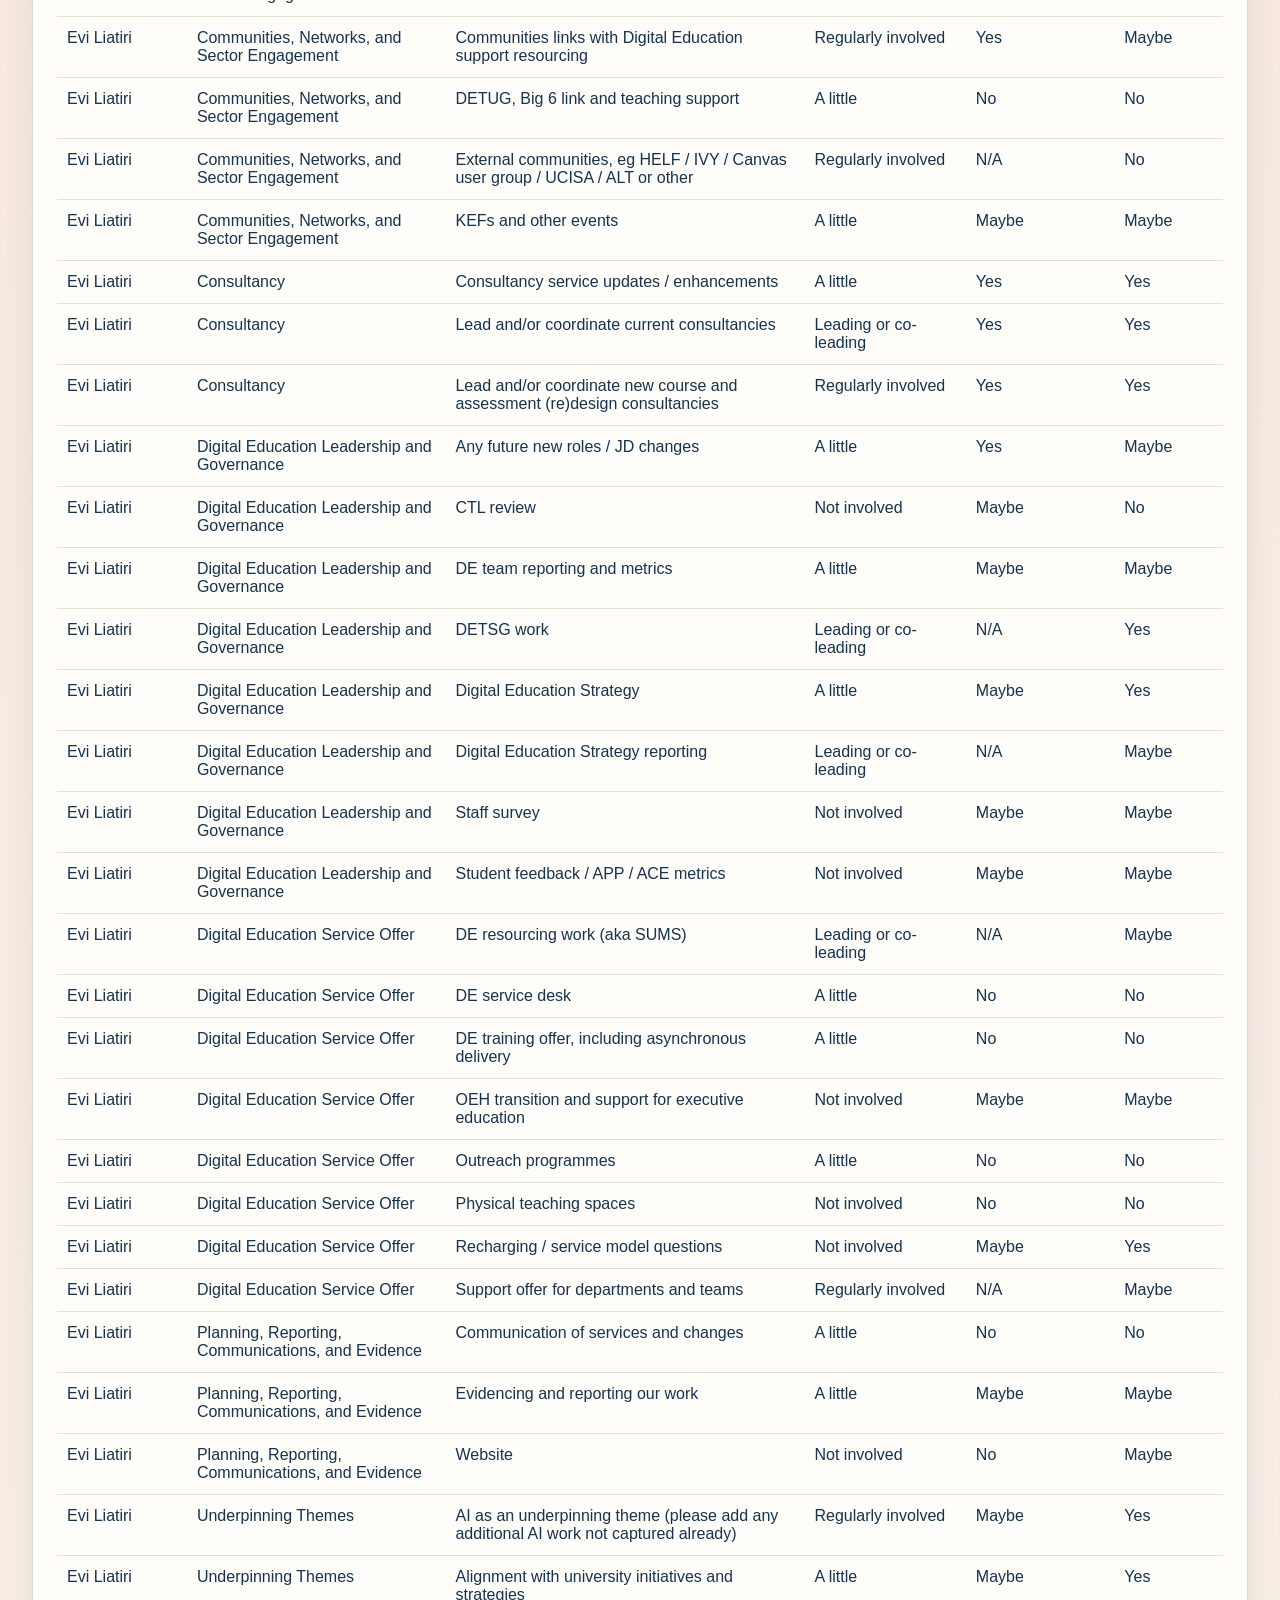
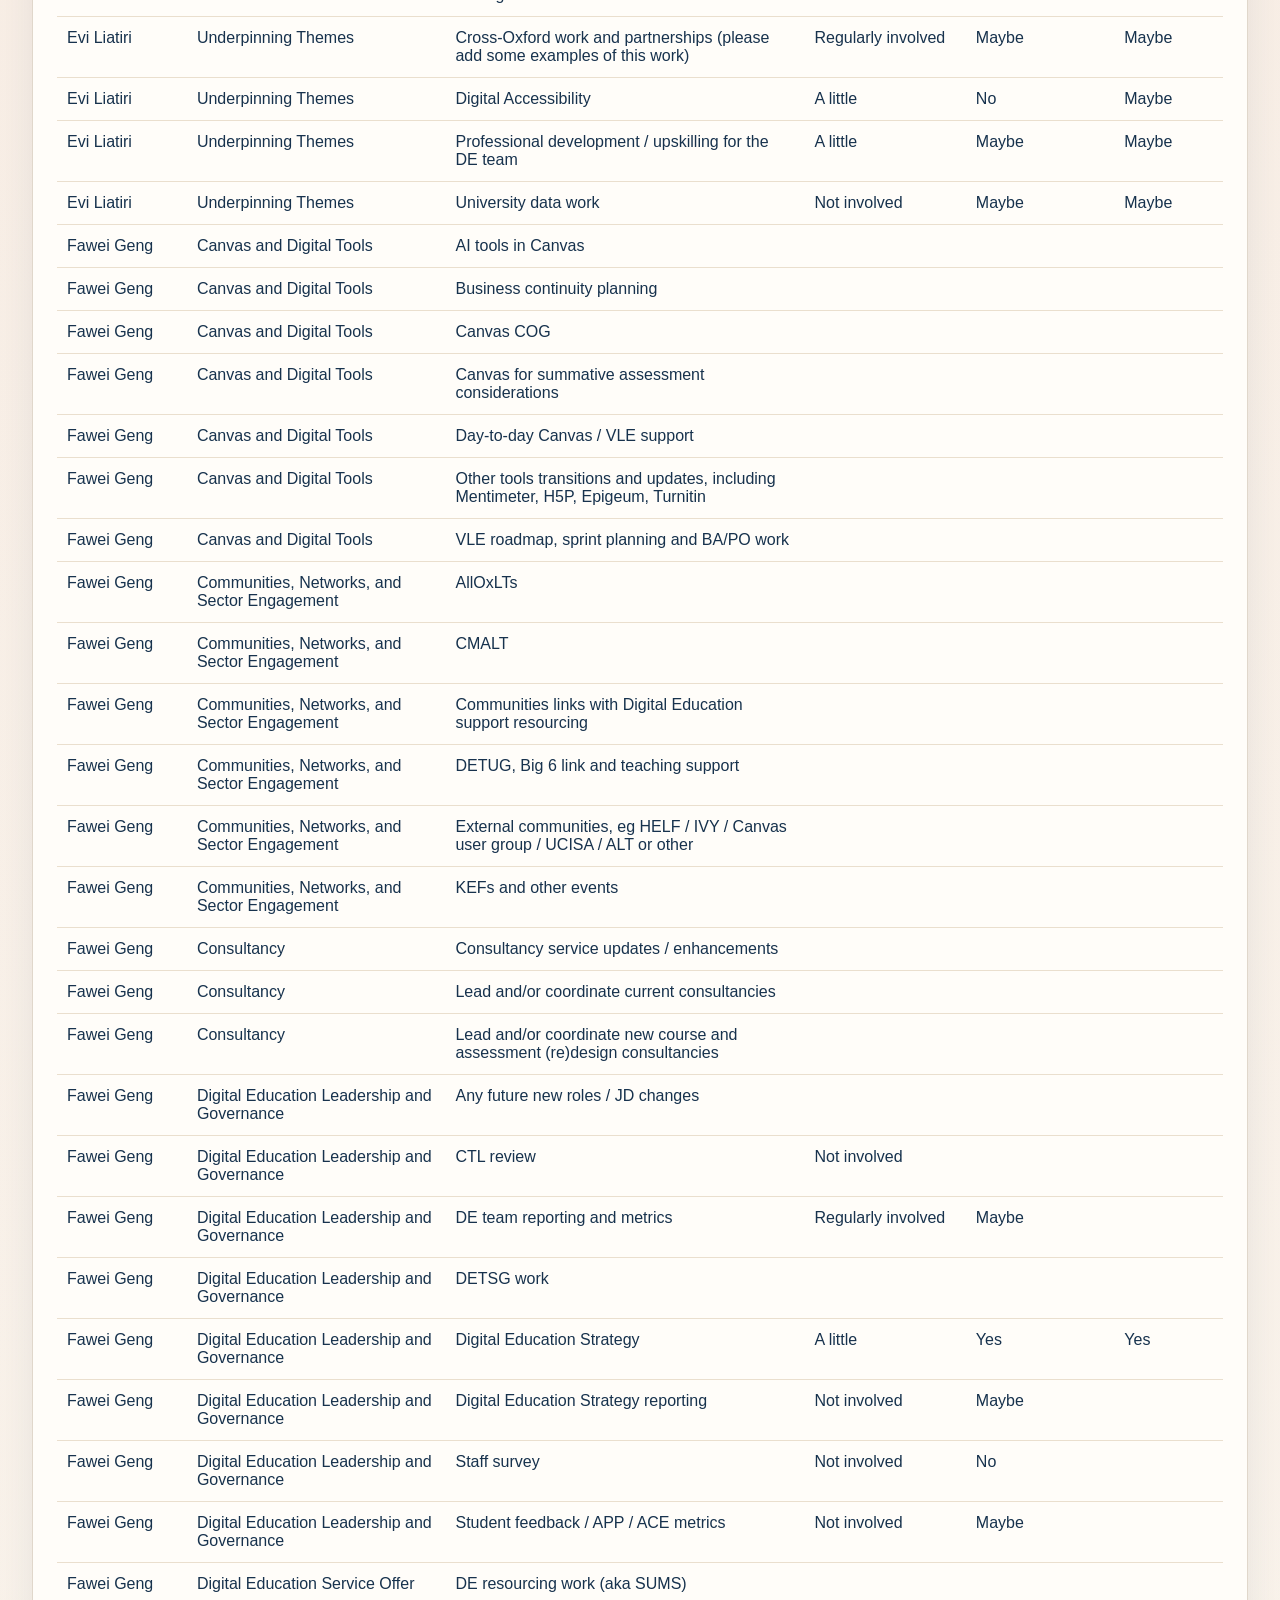
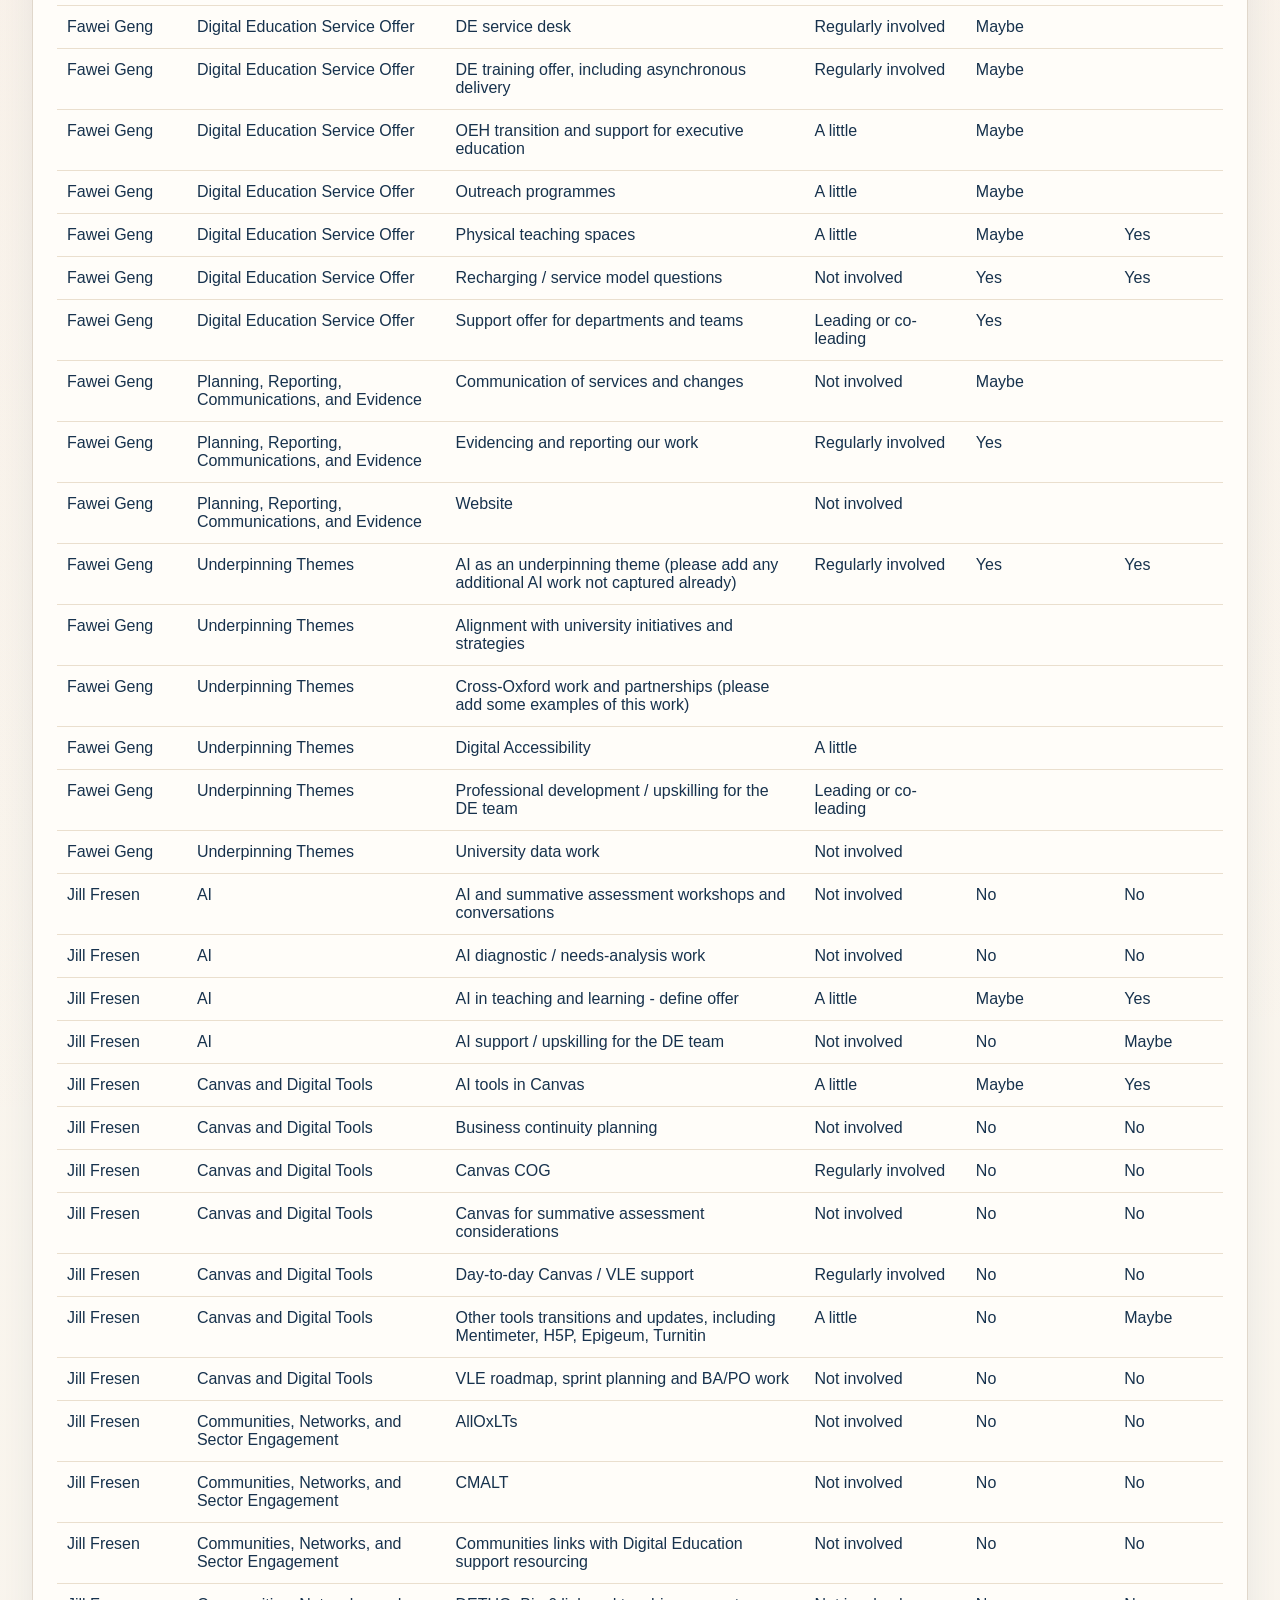
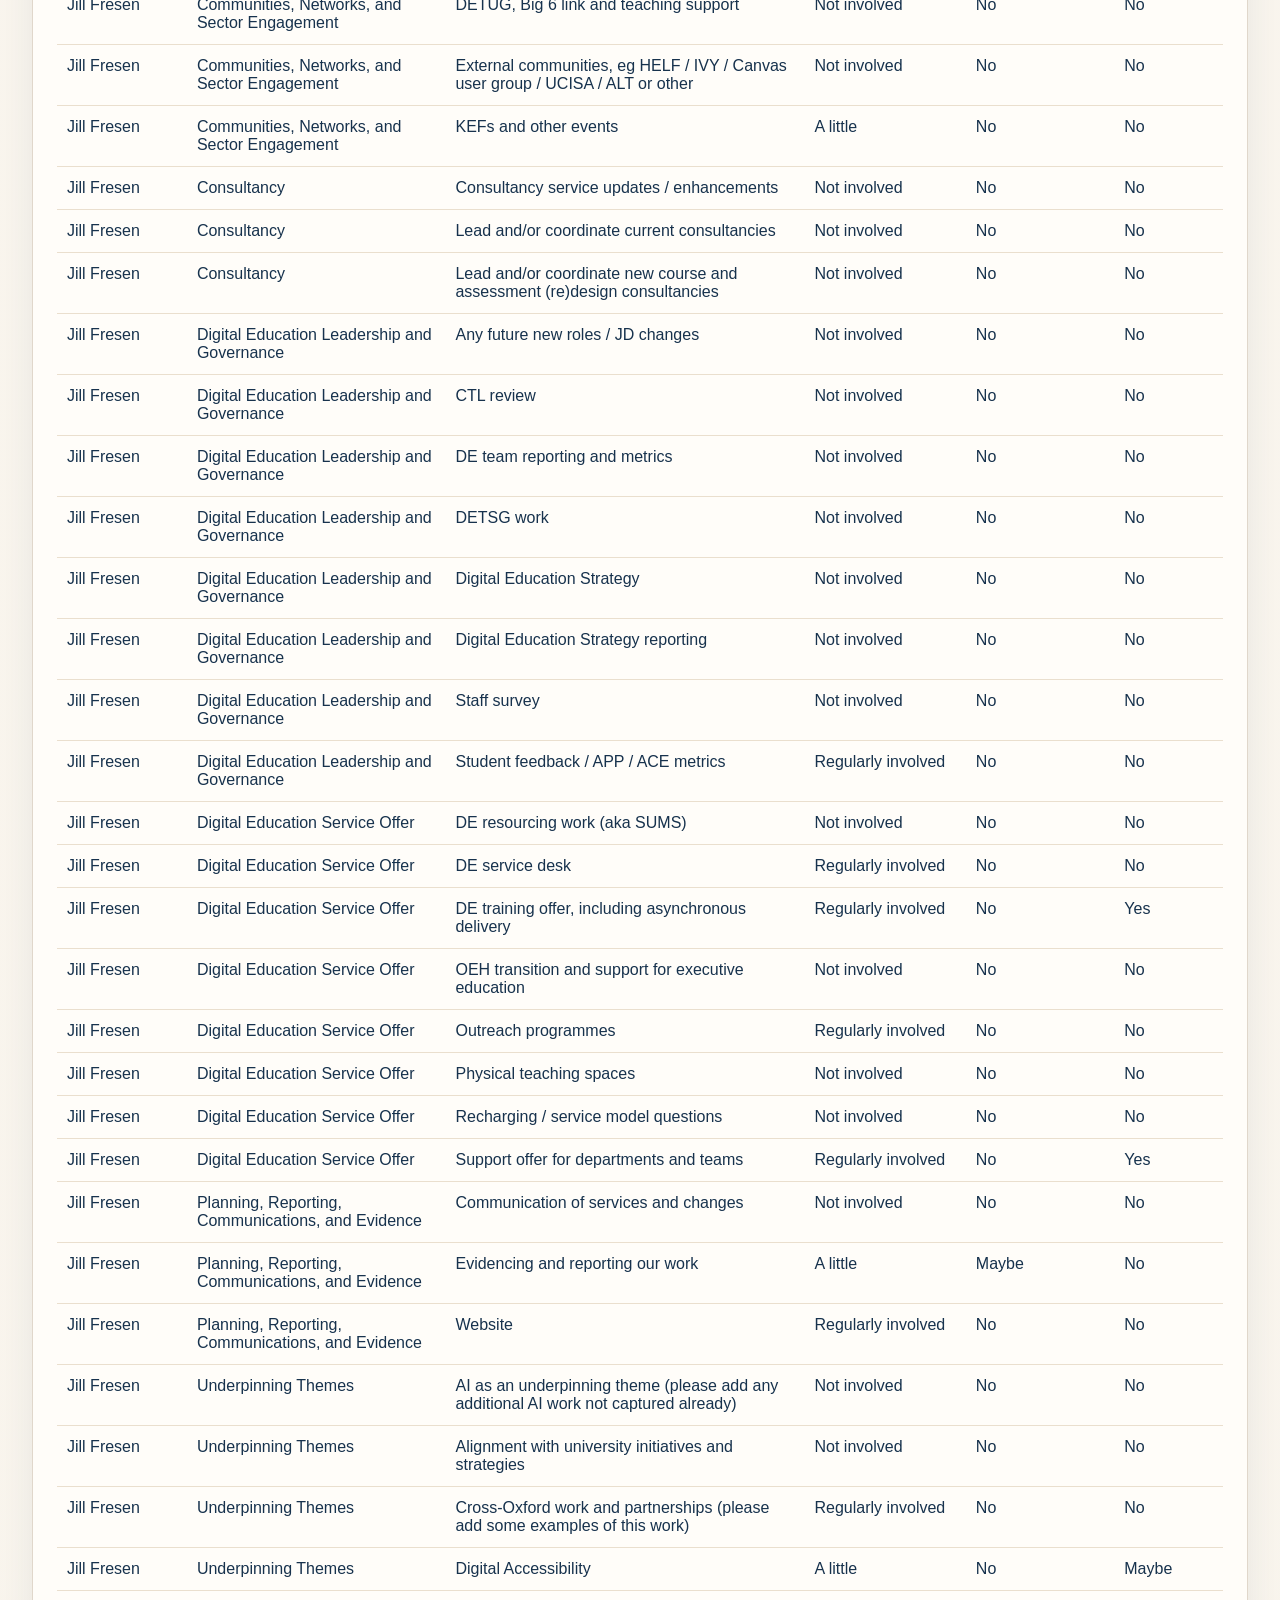
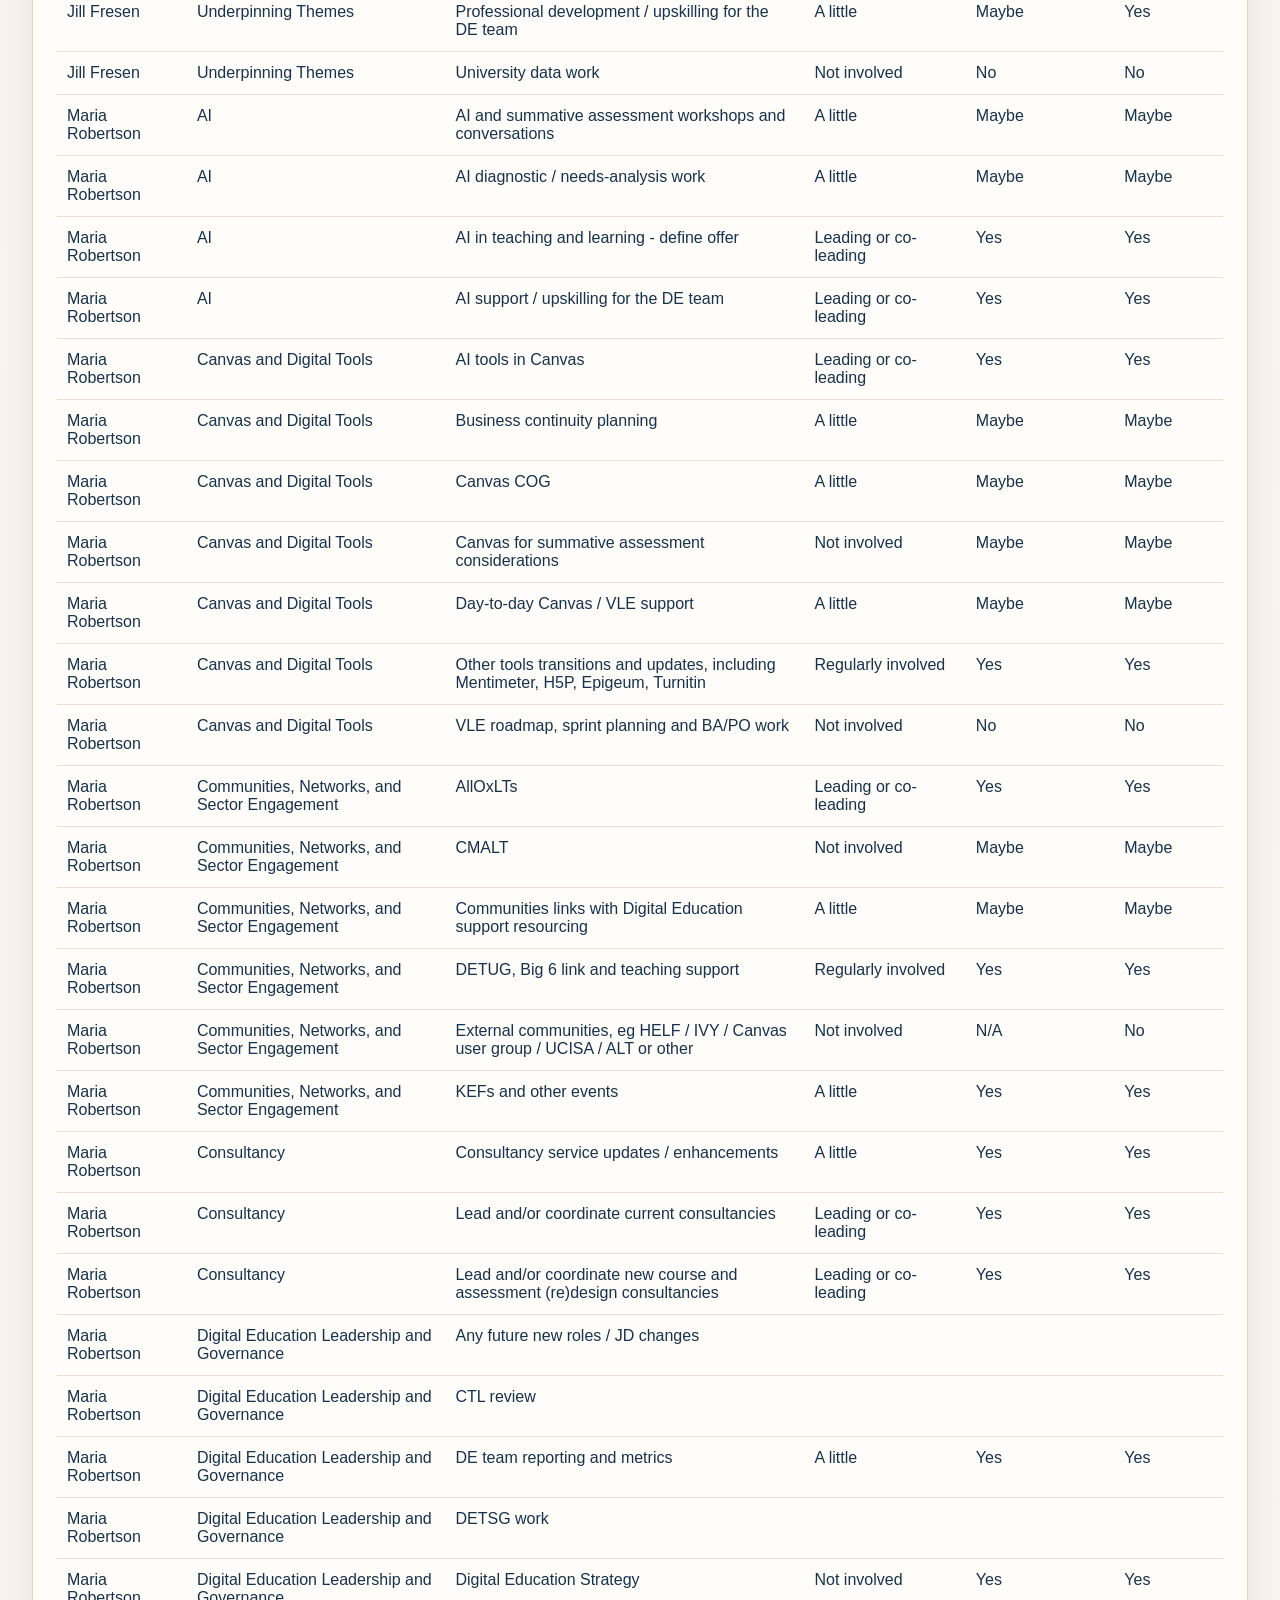
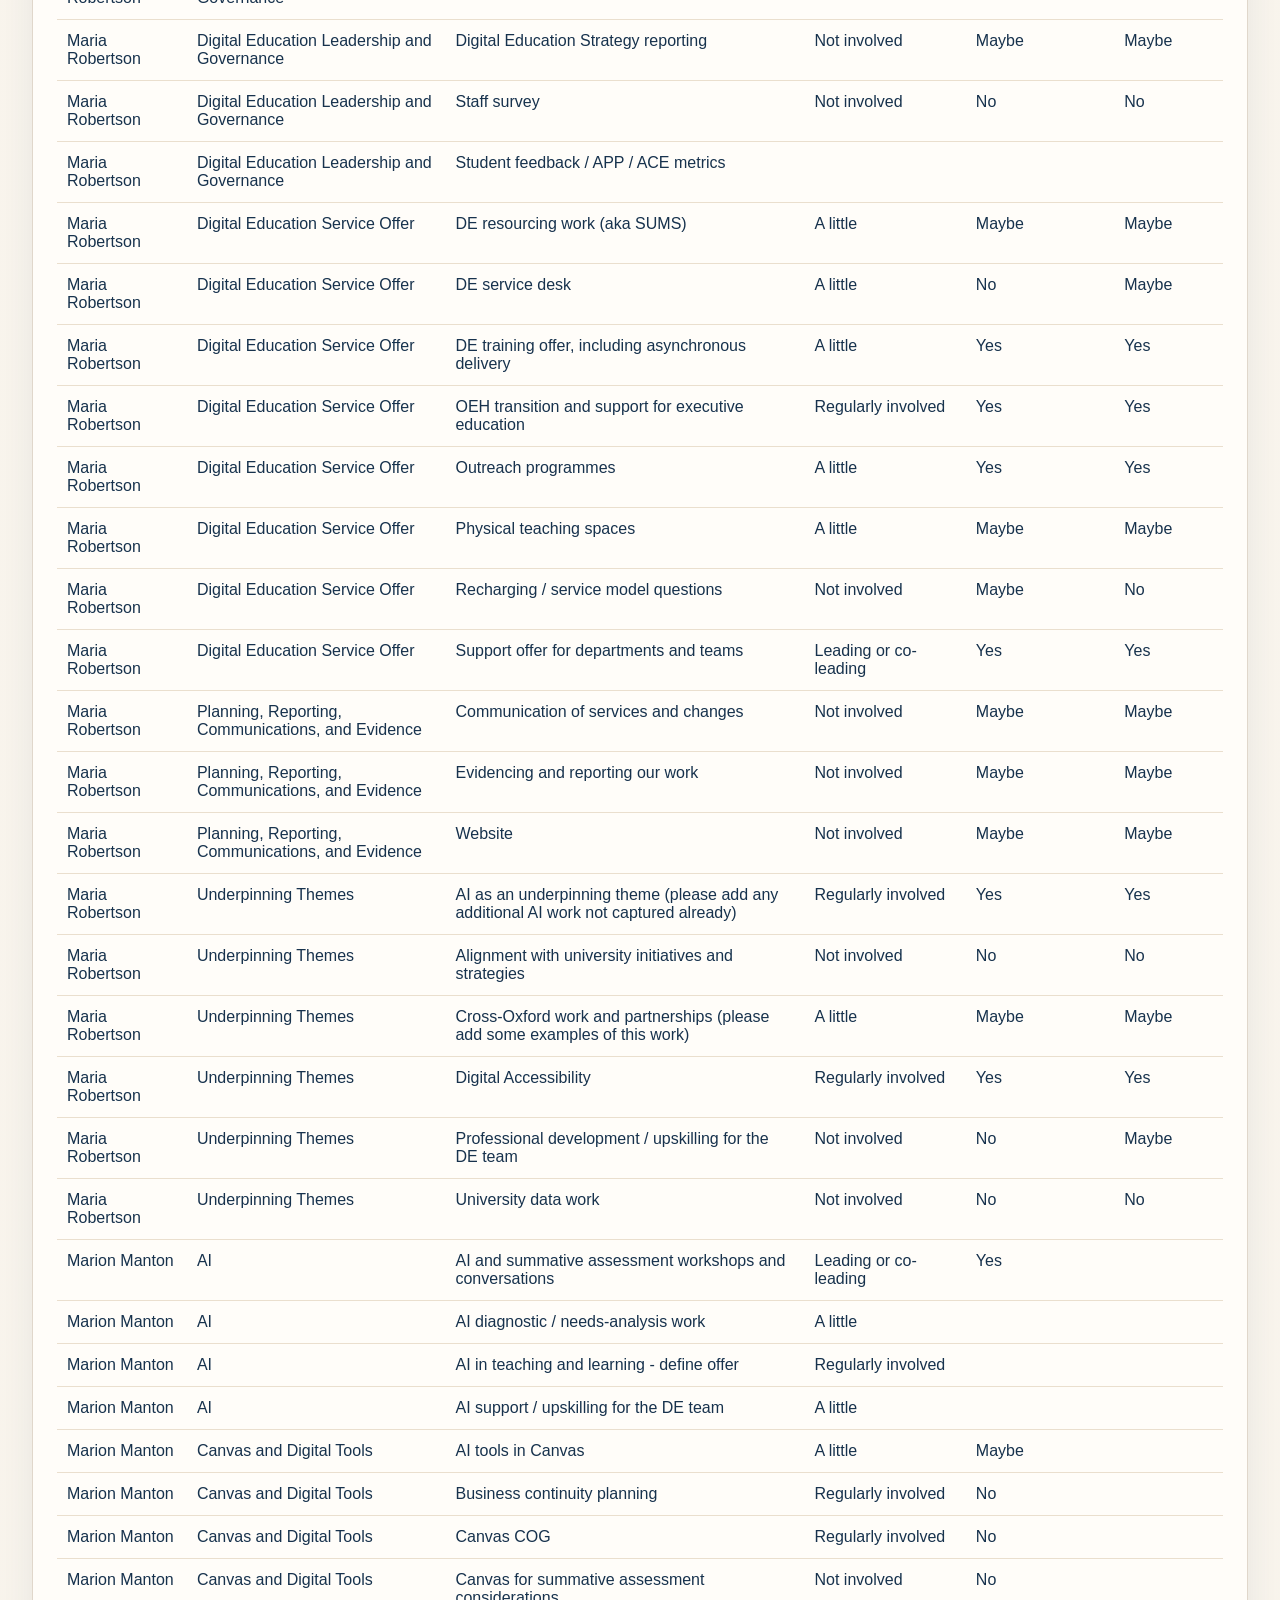
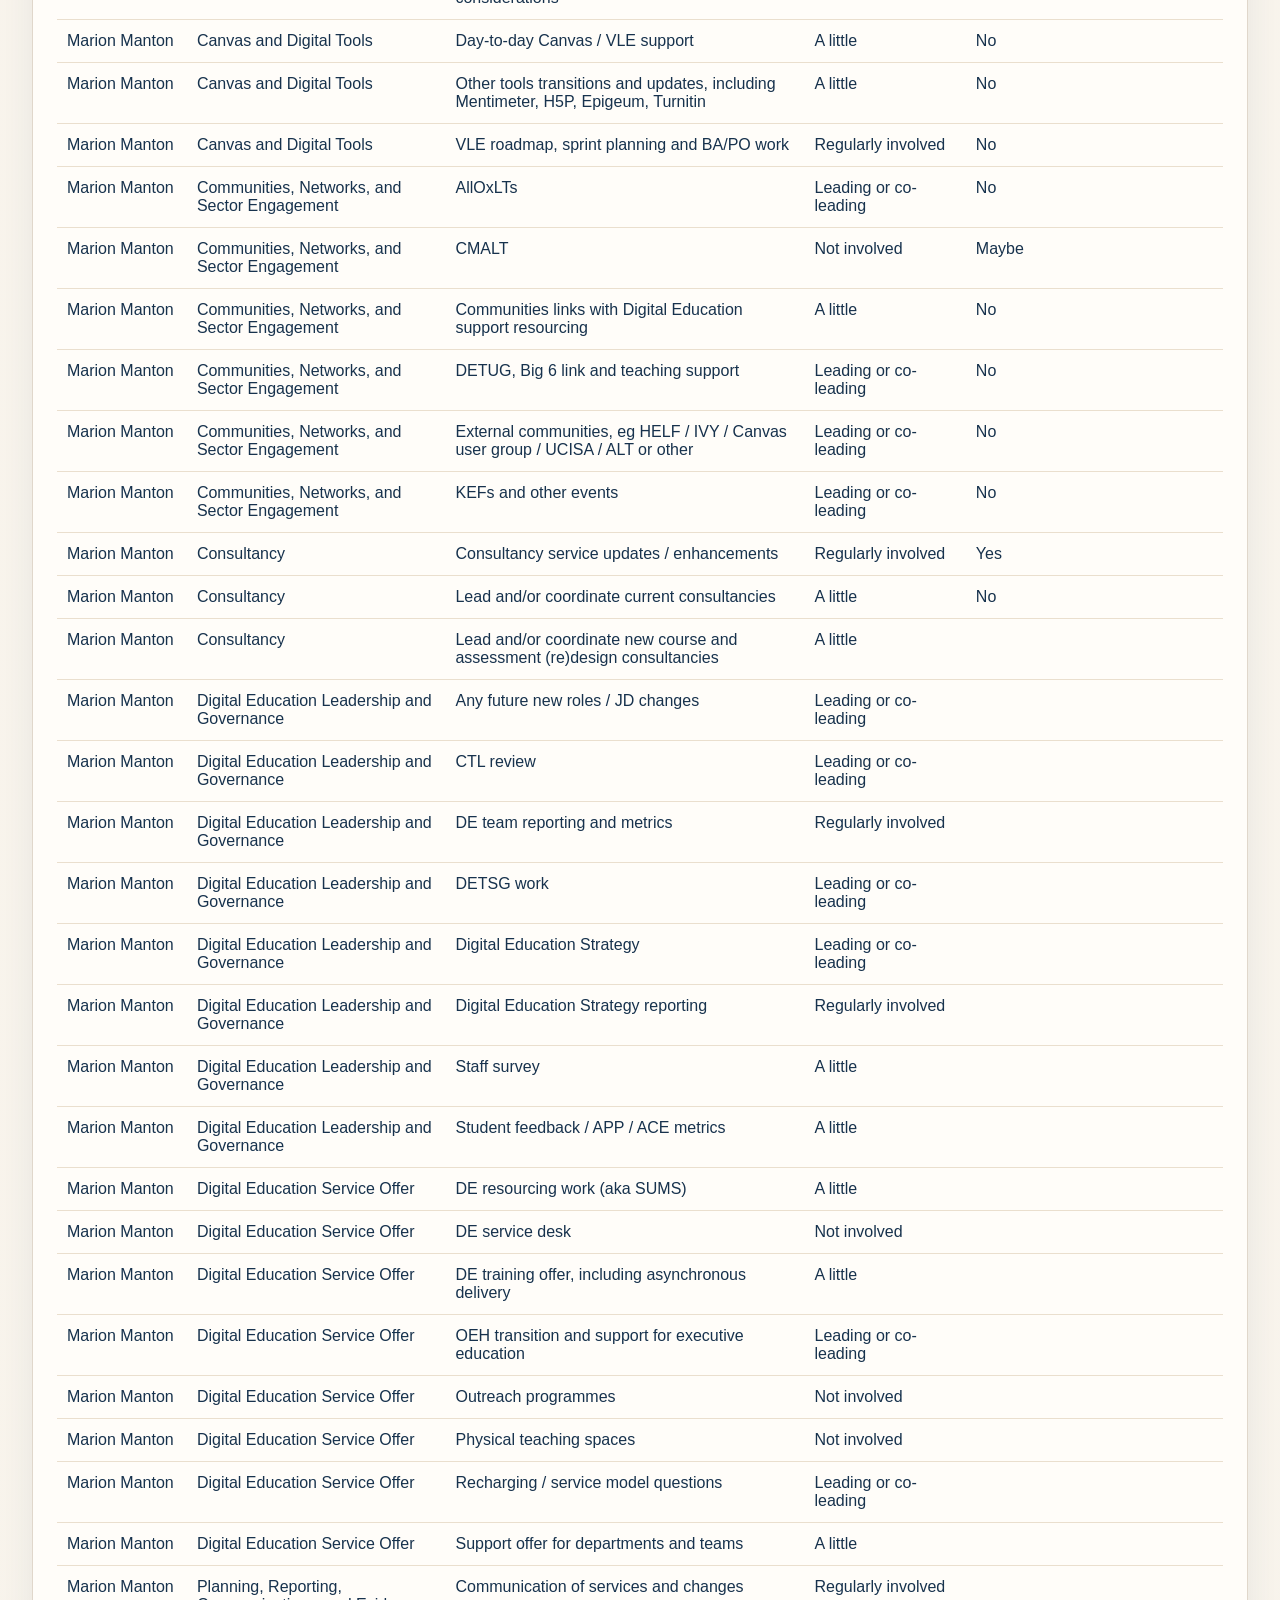
==== commit ef41c2aa: "edits after team meeting" ====
--- a/dashboard.html
+++ b/dashboard.html
@@ -26,10 +26,10 @@
     </header>
 
     <section class="card-grid">
-      <article class="metric-card">
-        <span class="metric-label">Responses saved</span>
-        <strong id="responsesCount">0</strong>
-      </article>
+      <article class="metric-card">
+        <span class="metric-label">Active involvements</span>
+        <strong id="responsesCount">0</strong>
+      </article>
       <article class="metric-card">
         <span class="metric-label">People represented</span>
         <strong id="peopleCount">0</strong>
@@ -49,10 +49,10 @@
     </section>
 
     <section class="panel">
-      <div class="section-heading">
-        <h2>Theme summary</h2>
-        <p>Which themes are carrying current workload, interest, and development demand.</p>
-      </div>
+      <div class="section-heading">
+        <h2>Theme summary</h2>
+        <p>Which themes are carrying current workload, with completed responses shown separately for context.</p>
+      </div>
       <div id="themeSummary" class="summary-table"></div>
     </section>
 
@@ -90,25 +90,33 @@
       <div id="responseExplorer" class="summary-table"></div>
     </section>
 
-    <section class="panel">
-      <div class="section-heading">
-        <h2>Person summary</h2>
-        <p>A quick view of who is already leading or co-leading and where extra interest is clustering.</p>
-      </div>
-      <div id="personSummary" class="summary-table"></div>
-    </section>
-
-    <section class="panel">
-      <div class="section-heading">
-        <h2>Ideas</h2>
-        <p>New ideas suggested outside the current workstream list.</p>
-      </div>
+    <section class="panel">
+      <div class="section-heading">
+        <h2>Person summary</h2>
+        <p>A quick view of who is currently active, who is already leading or co-leading, and where extra interest is clustering.</p>
+      </div>
+      <div id="personSummary" class="summary-table"></div>
+    </section>
+
+    <section class="panel">
+      <div class="section-heading">
+        <h2>People by current workstreams</h2>
+        <p>A detailed view of the workstreams each person is leading, regularly involved in, or touching a little.</p>
+      </div>
+      <div id="currentWorkstreamsSummary" class="summary-table"></div>
+    </section>
+
+    <section class="panel">
+      <div class="section-heading">
+        <h2>Ideas</h2>
+        <p>New ideas suggested outside the current workstream list.</p>
+      </div>
       <div id="ideasSummary" class="ideas-table"></div>
     </section>
   </div>
 
   <script src="./dashboard-data.js?v=20260715a"></script>
-  <script src="./dashboard.js?v=20260715a"></script>
+  <script src="./dashboard.js?v=20260715b"></script>
 </body>
 </html>
 
--- a/dashboard.css
+++ b/dashboard.css
@@ -183,6 +183,15 @@
   color: var(--muted);
 }
 
+.workstream-list {
+  display: grid;
+  gap: 6px;
+}
+
+.muted-cell {
+  color: var(--muted);
+}
+
 .bar-track {
   width: 100%;
   height: 10px;
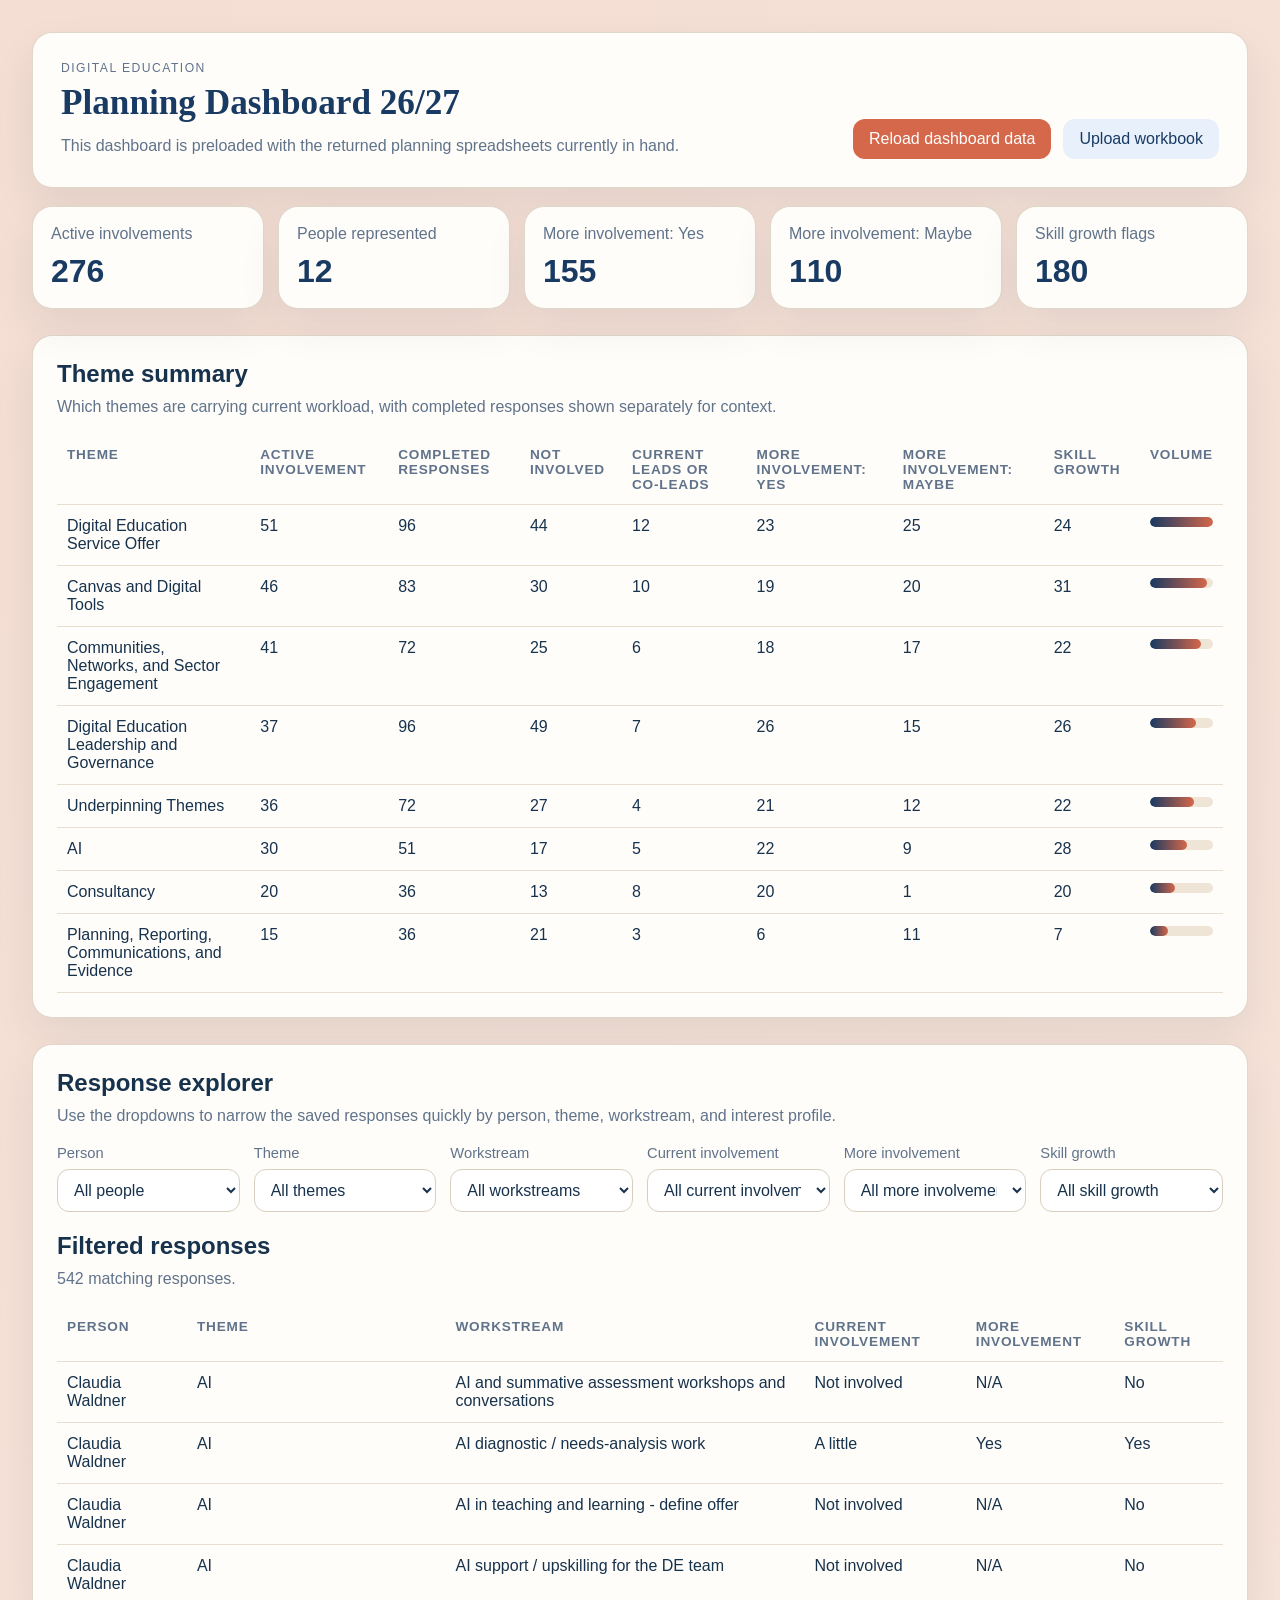
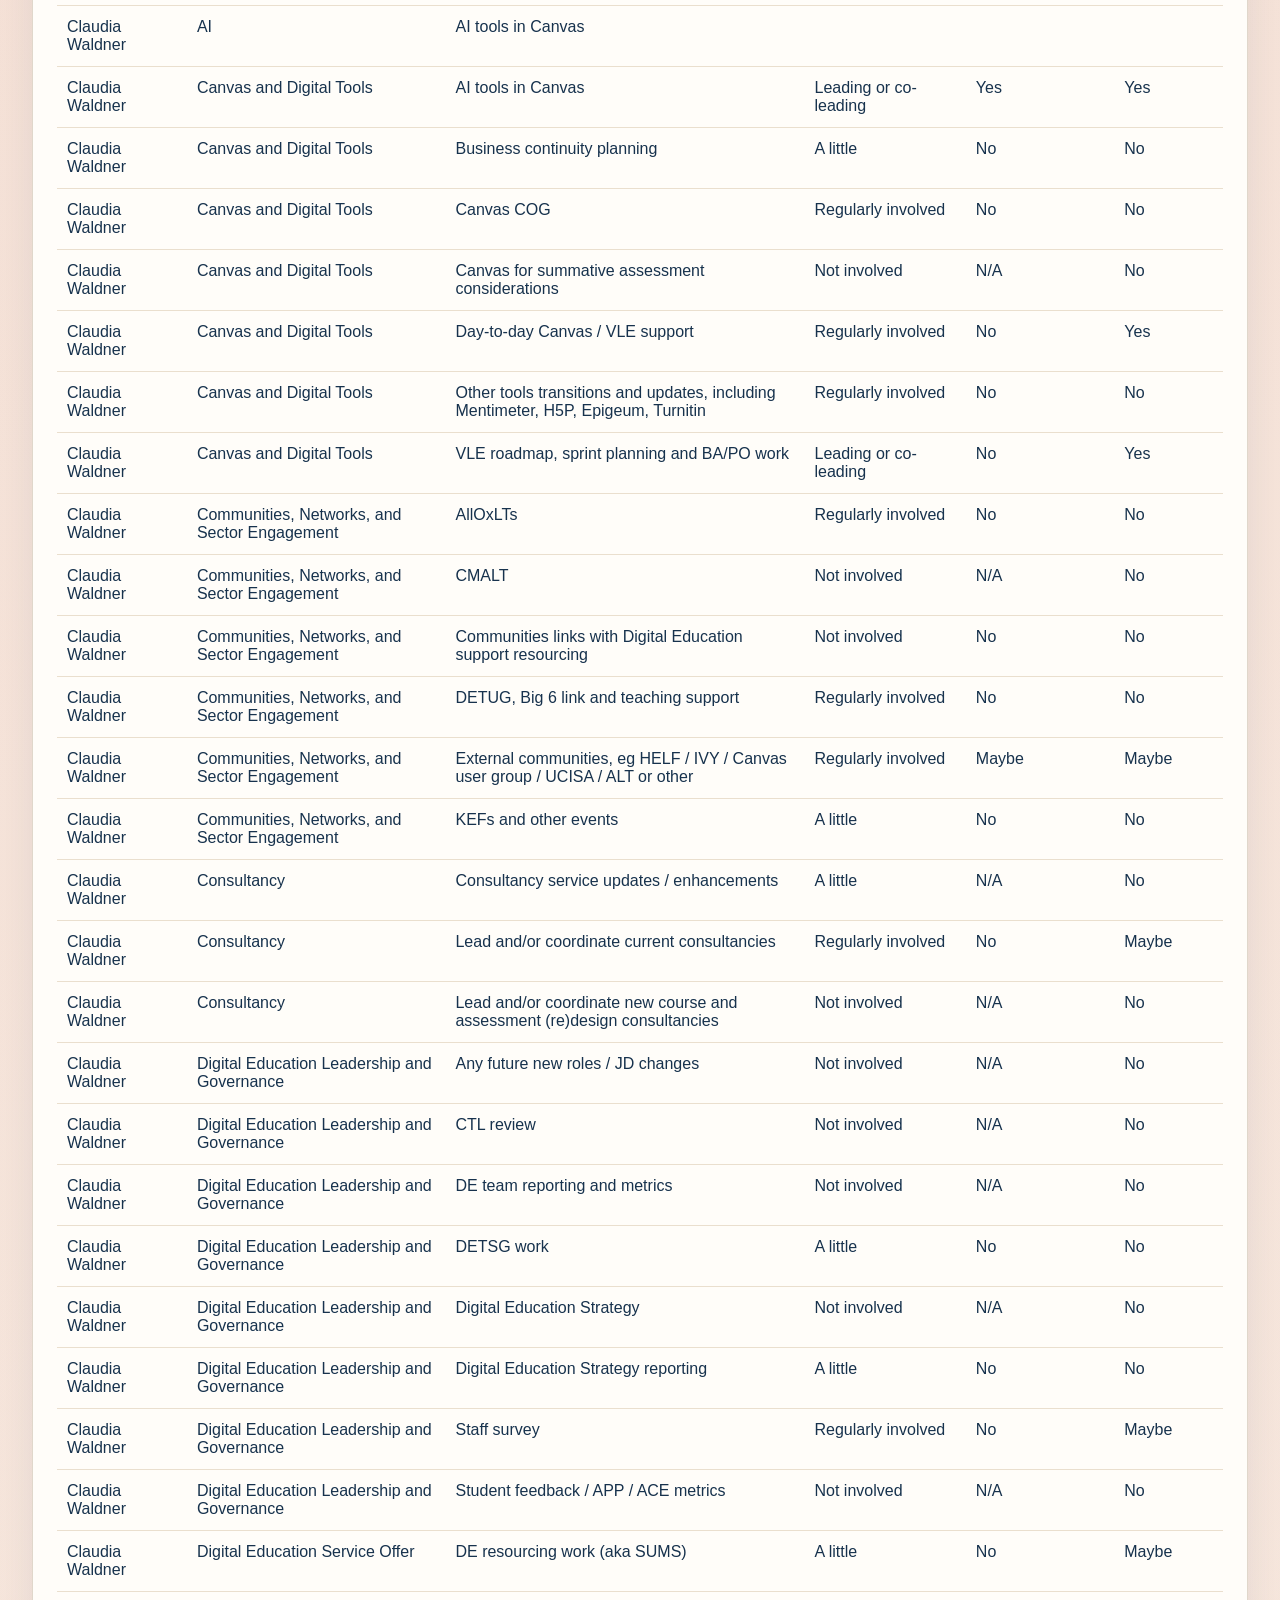
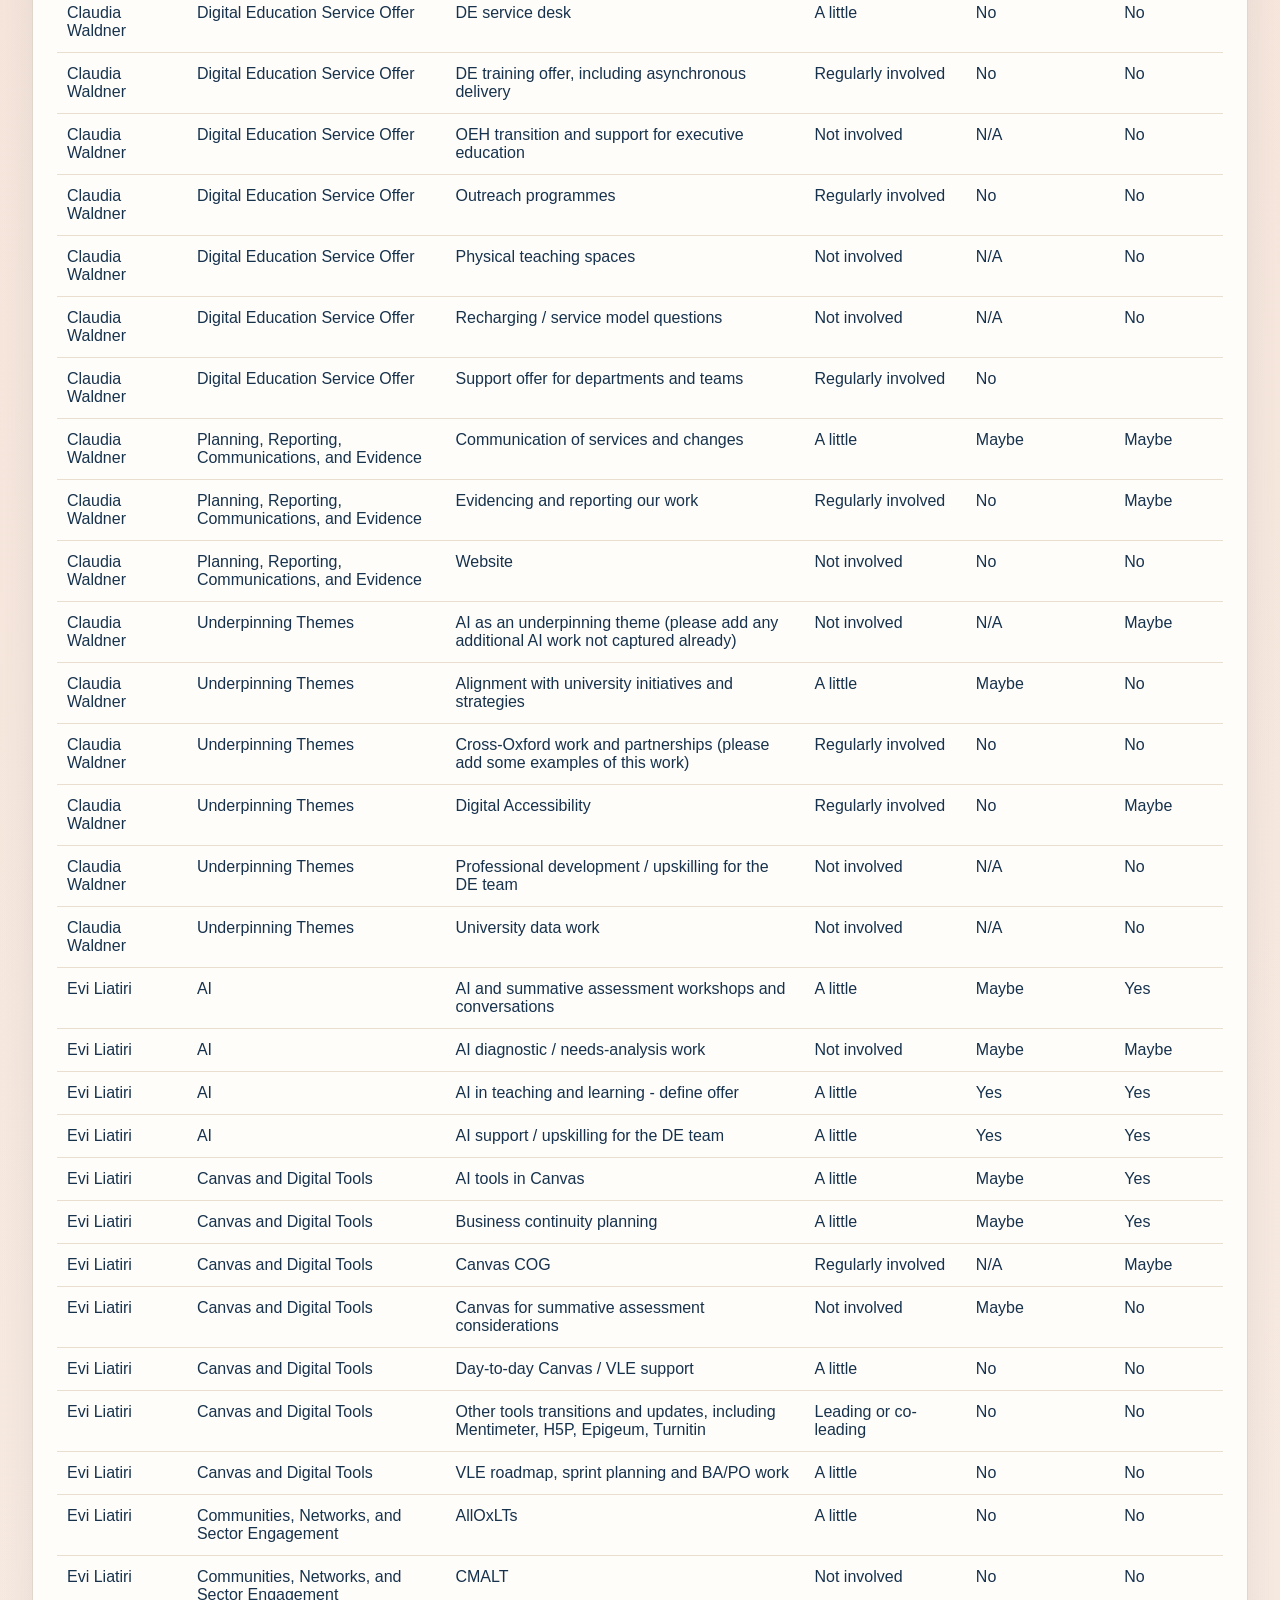
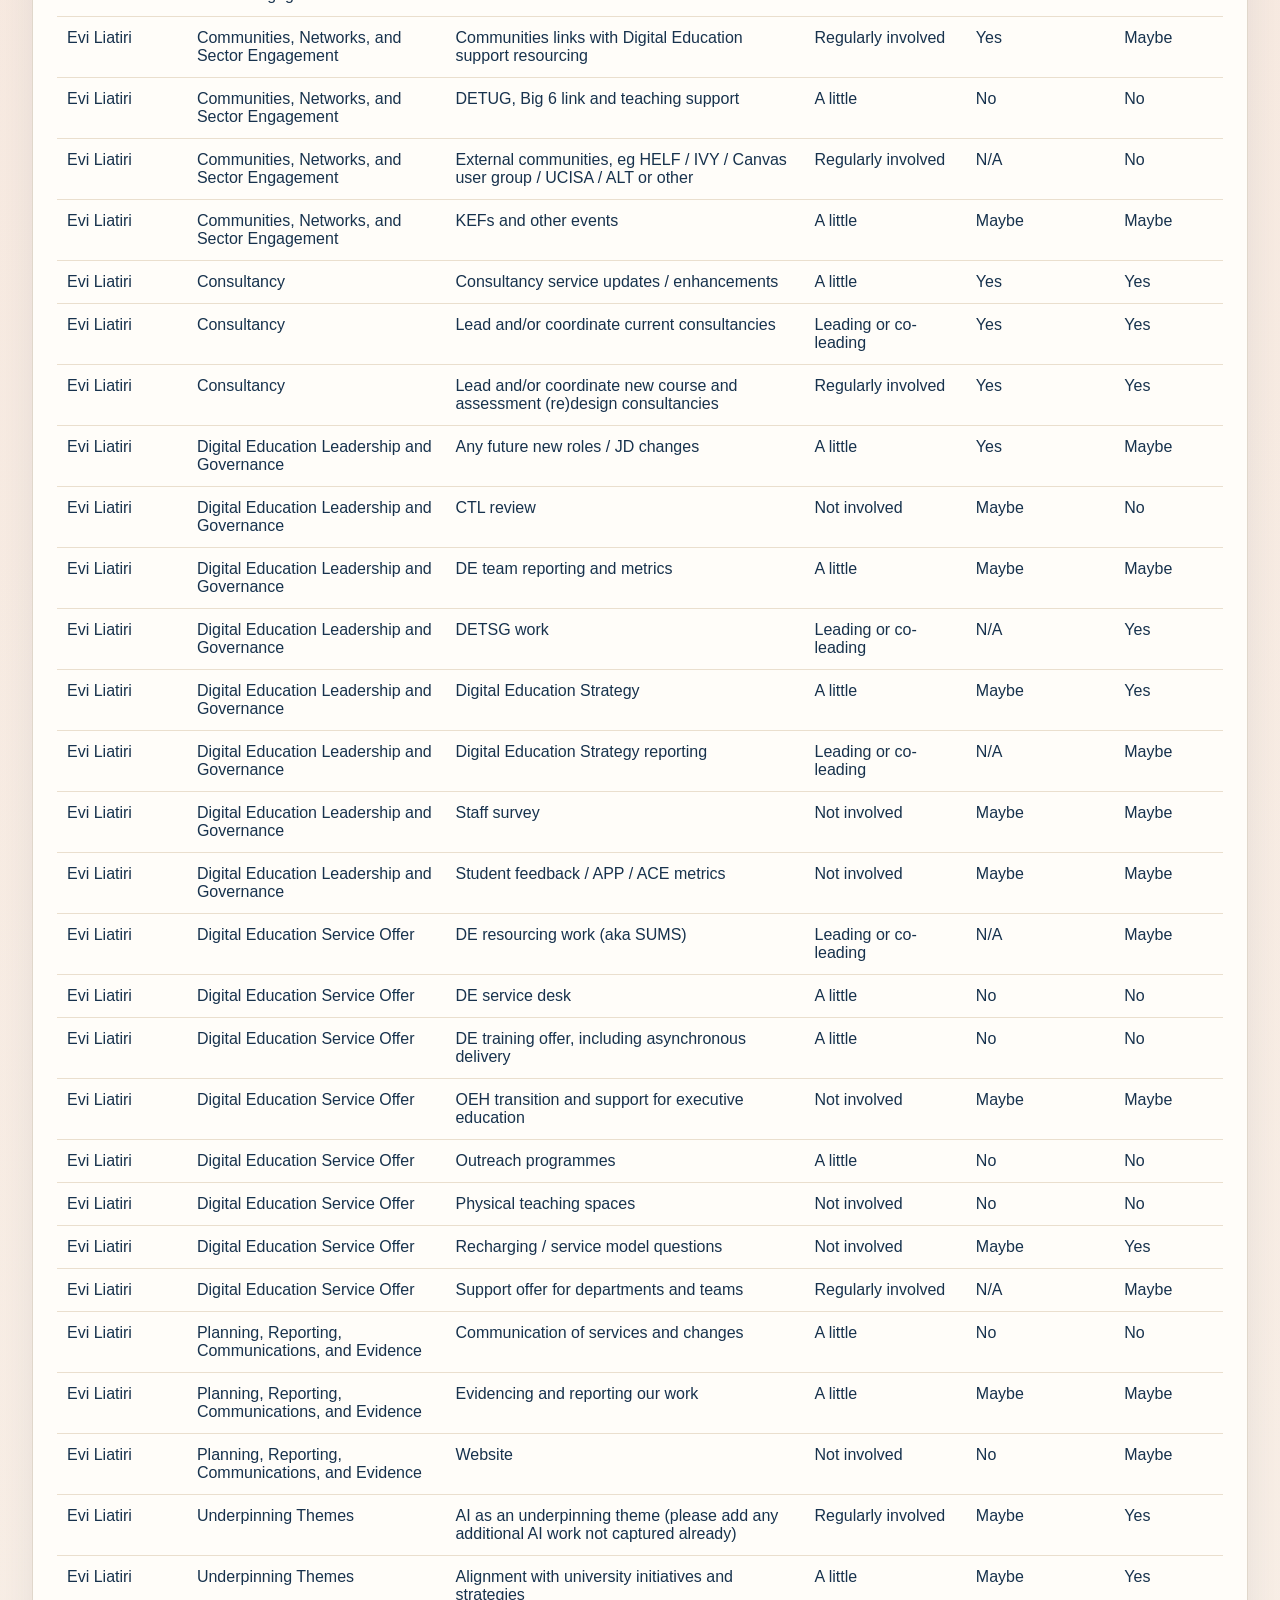
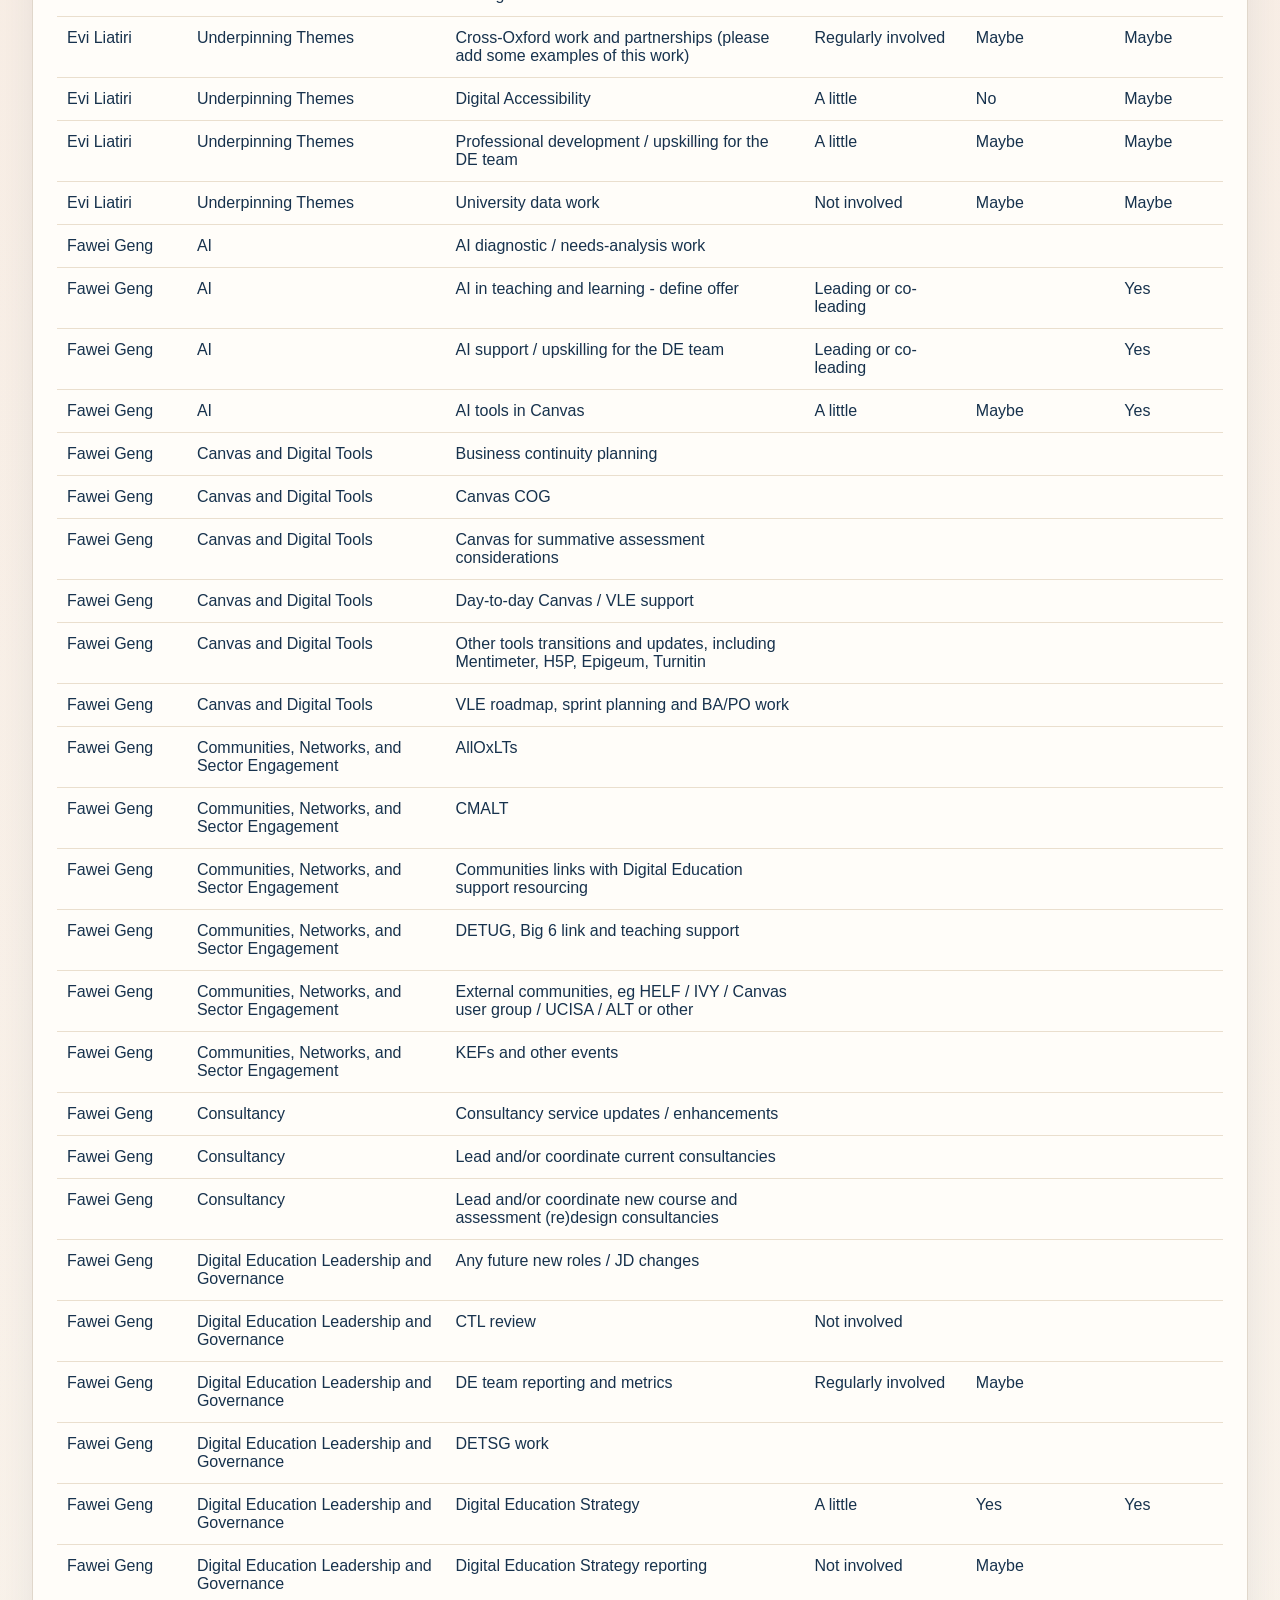
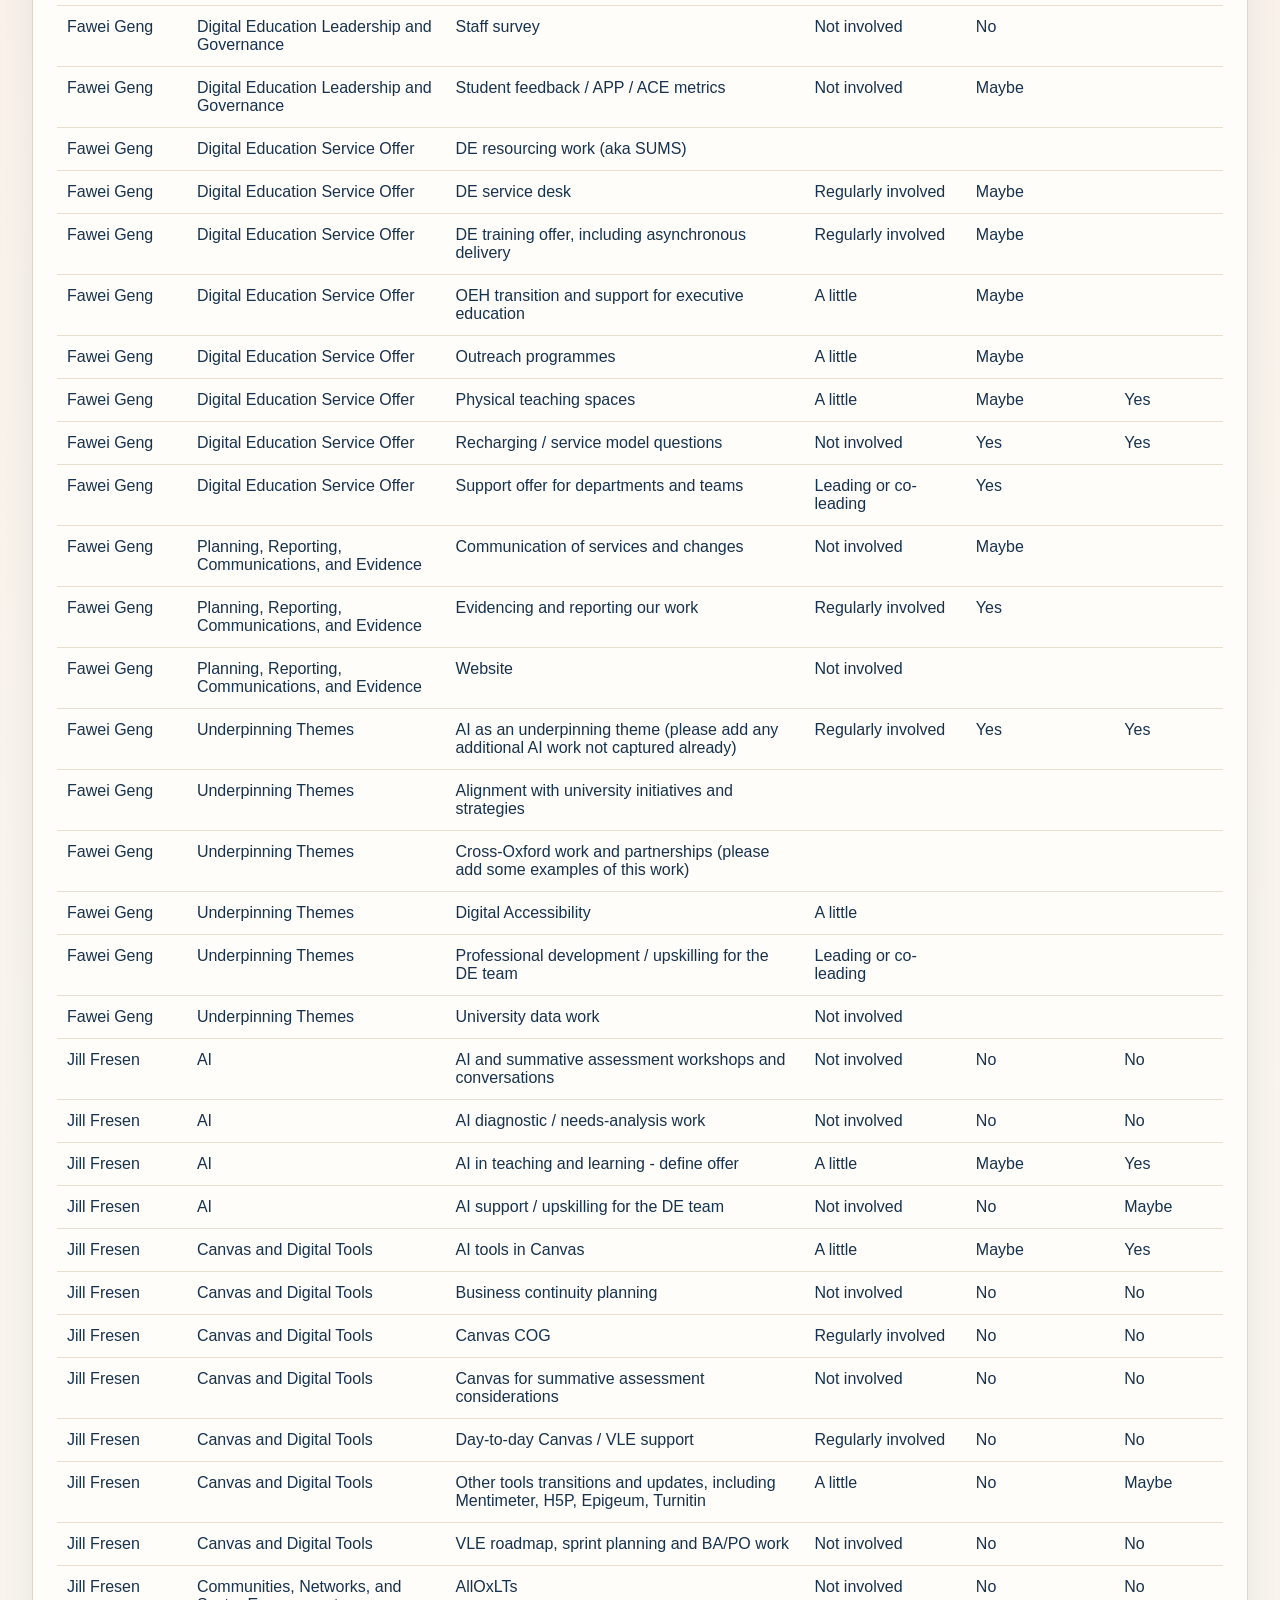
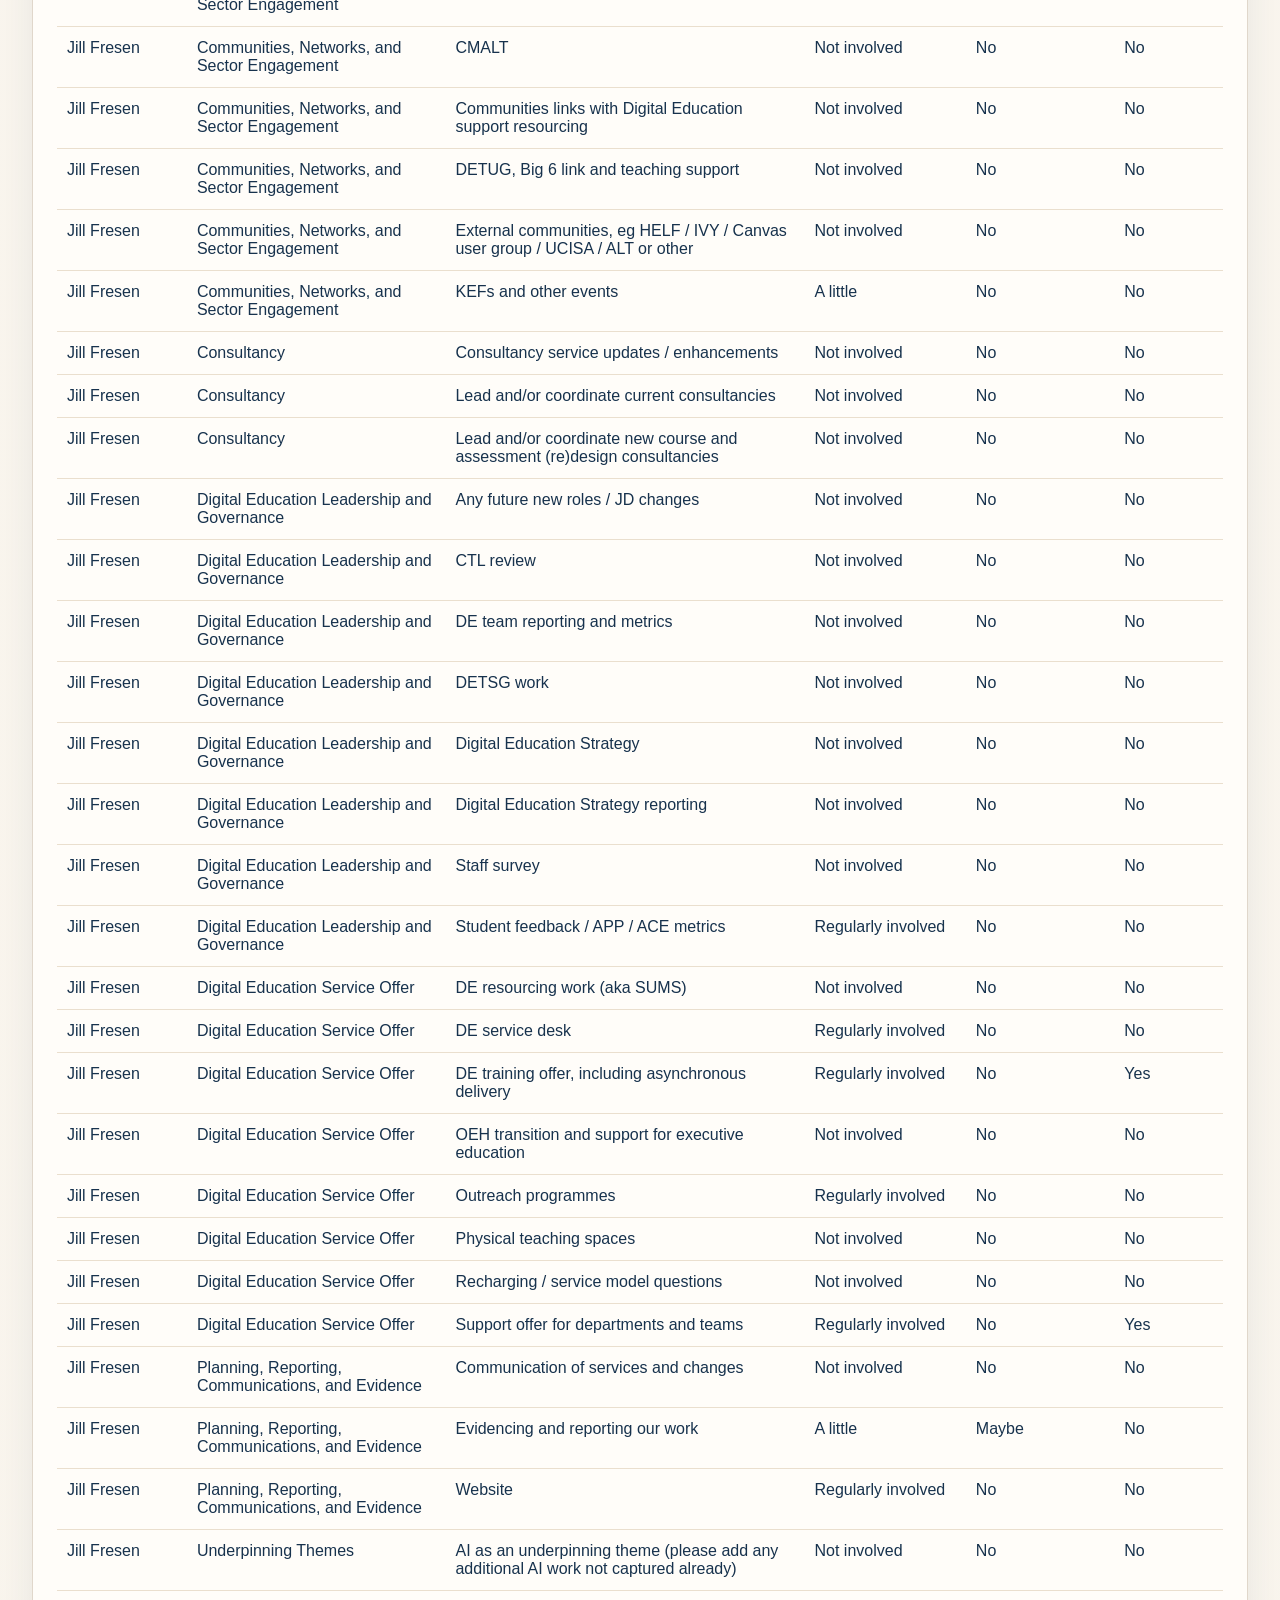
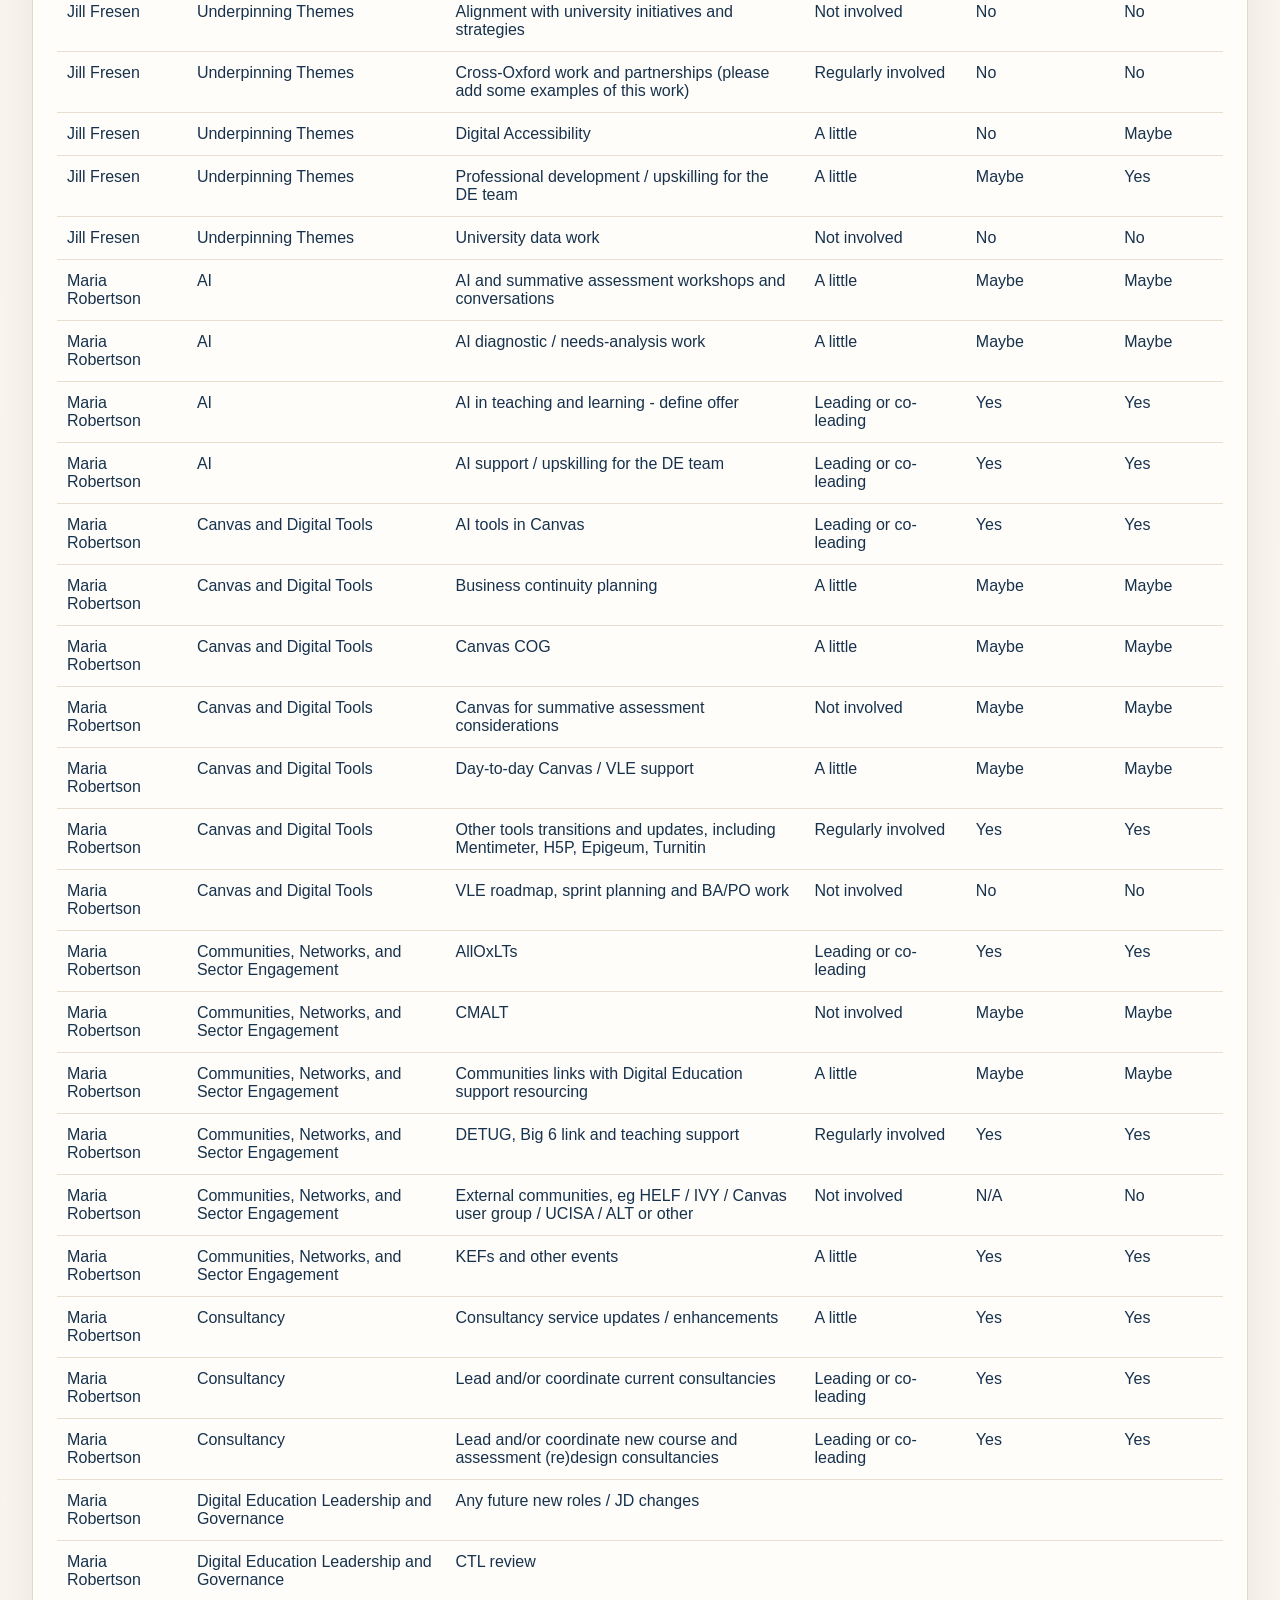
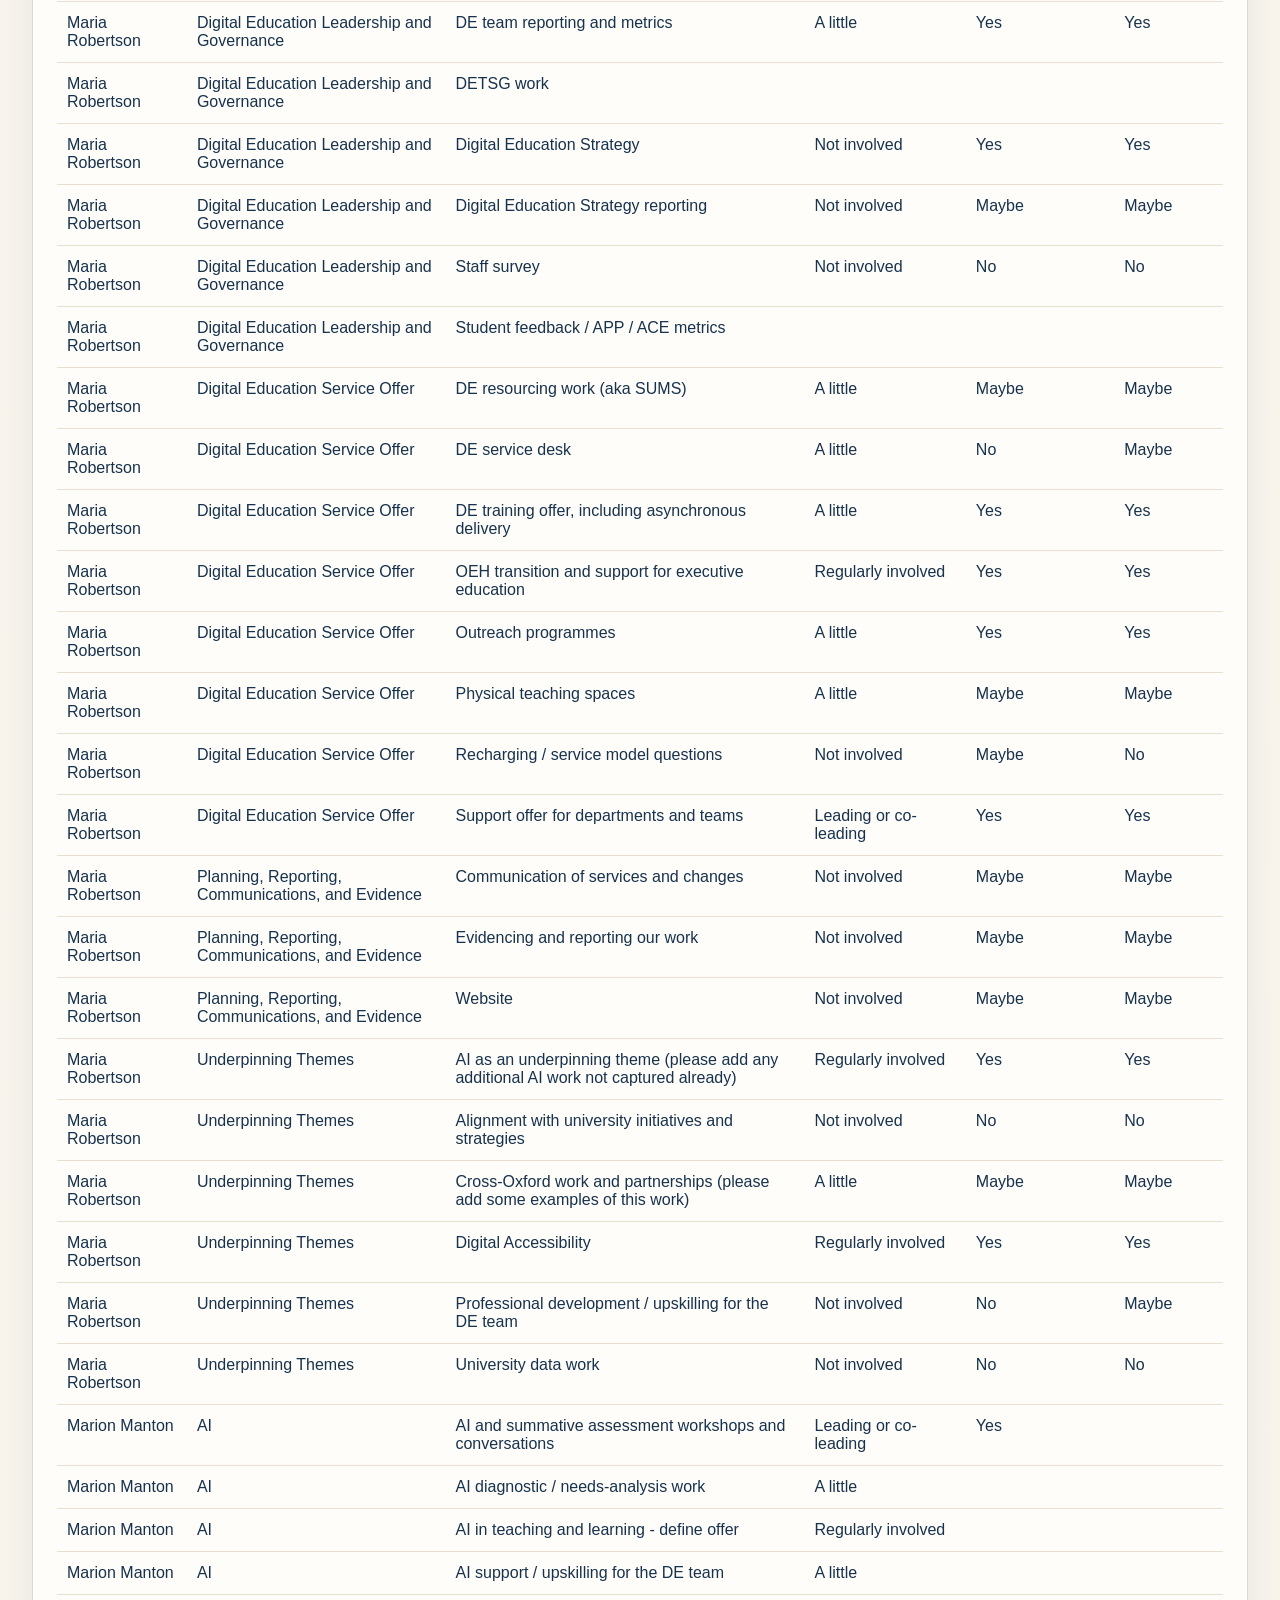
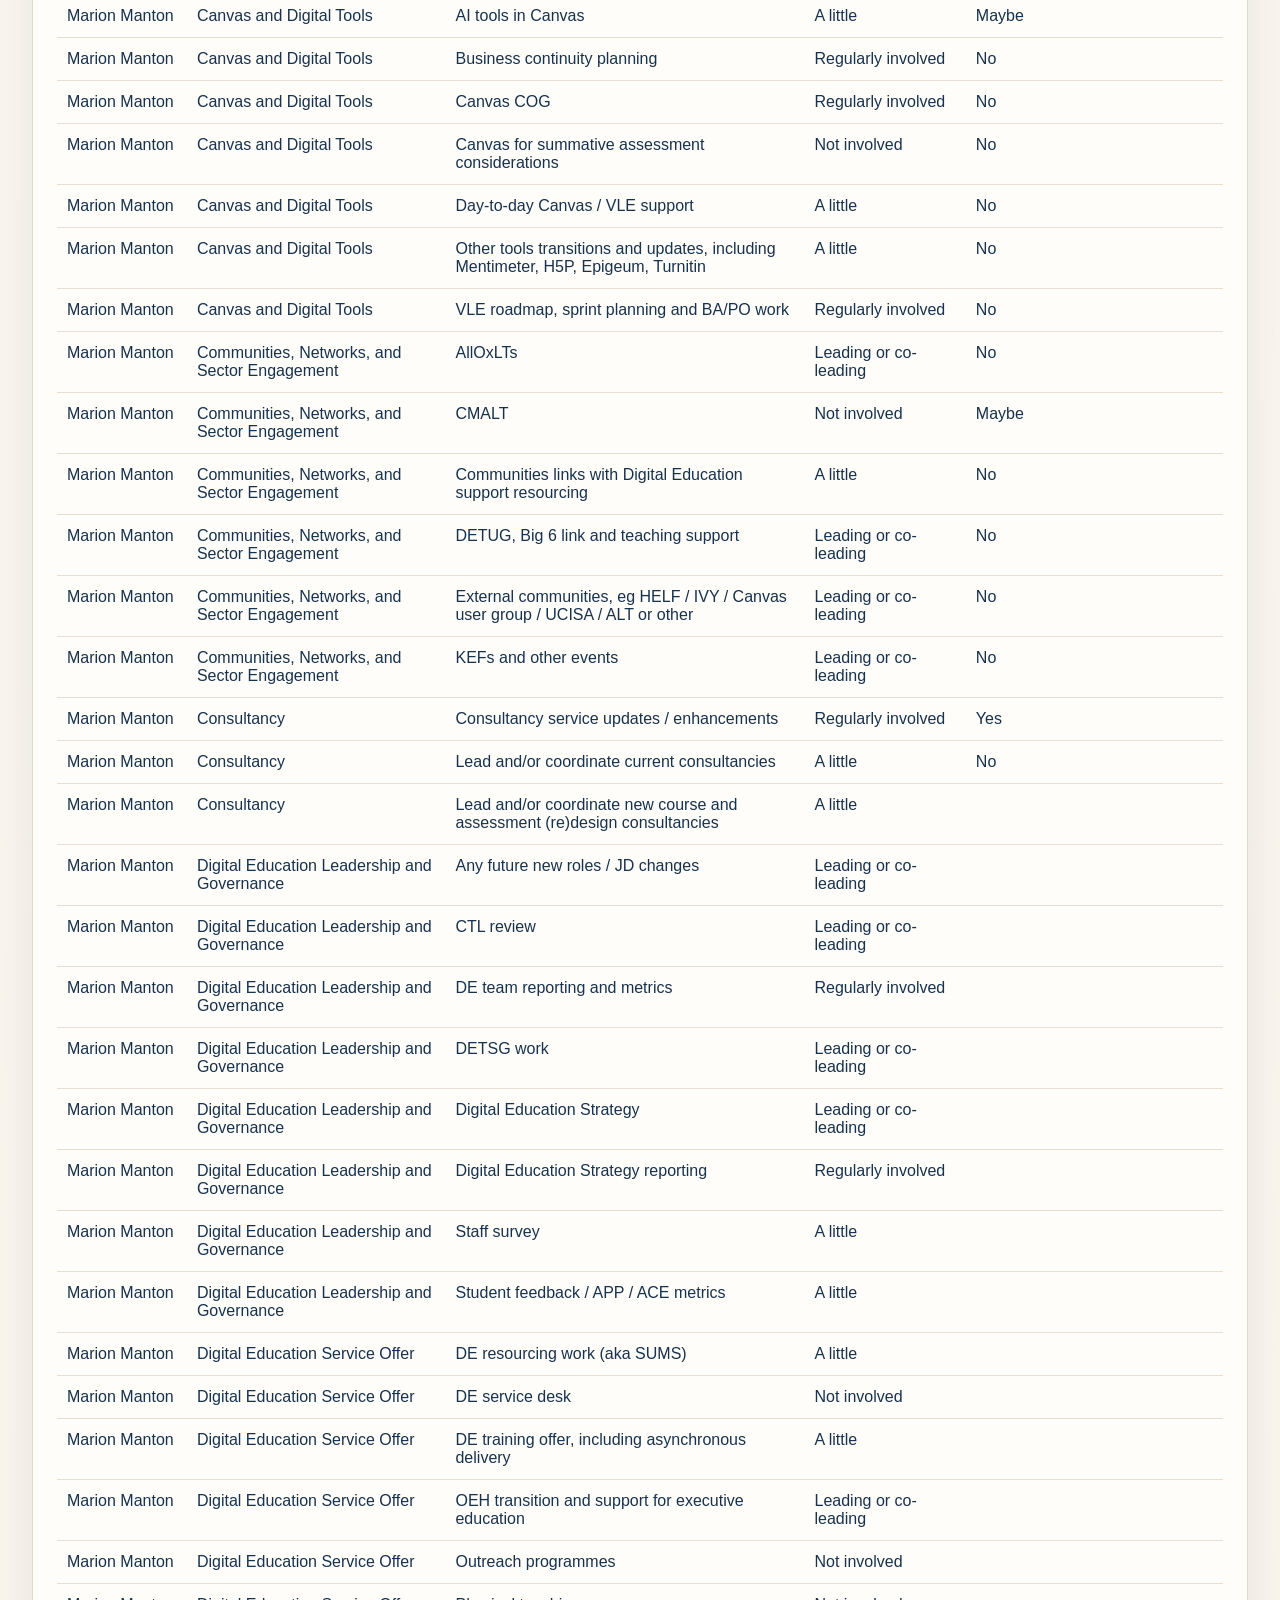
==== commit fc083349: "full version plus Fawei" ====
--- a/dashboard.html
+++ b/dashboard.html
@@ -115,7 +115,7 @@
     </section>
   </div>
 
-  <script src="./dashboard-data.js?v=20260715a"></script>
+  <script src="./dashboard-data.js?v=20260721a"></script>
   <script src="./dashboard.js?v=20260715b"></script>
 </body>
 </html>
